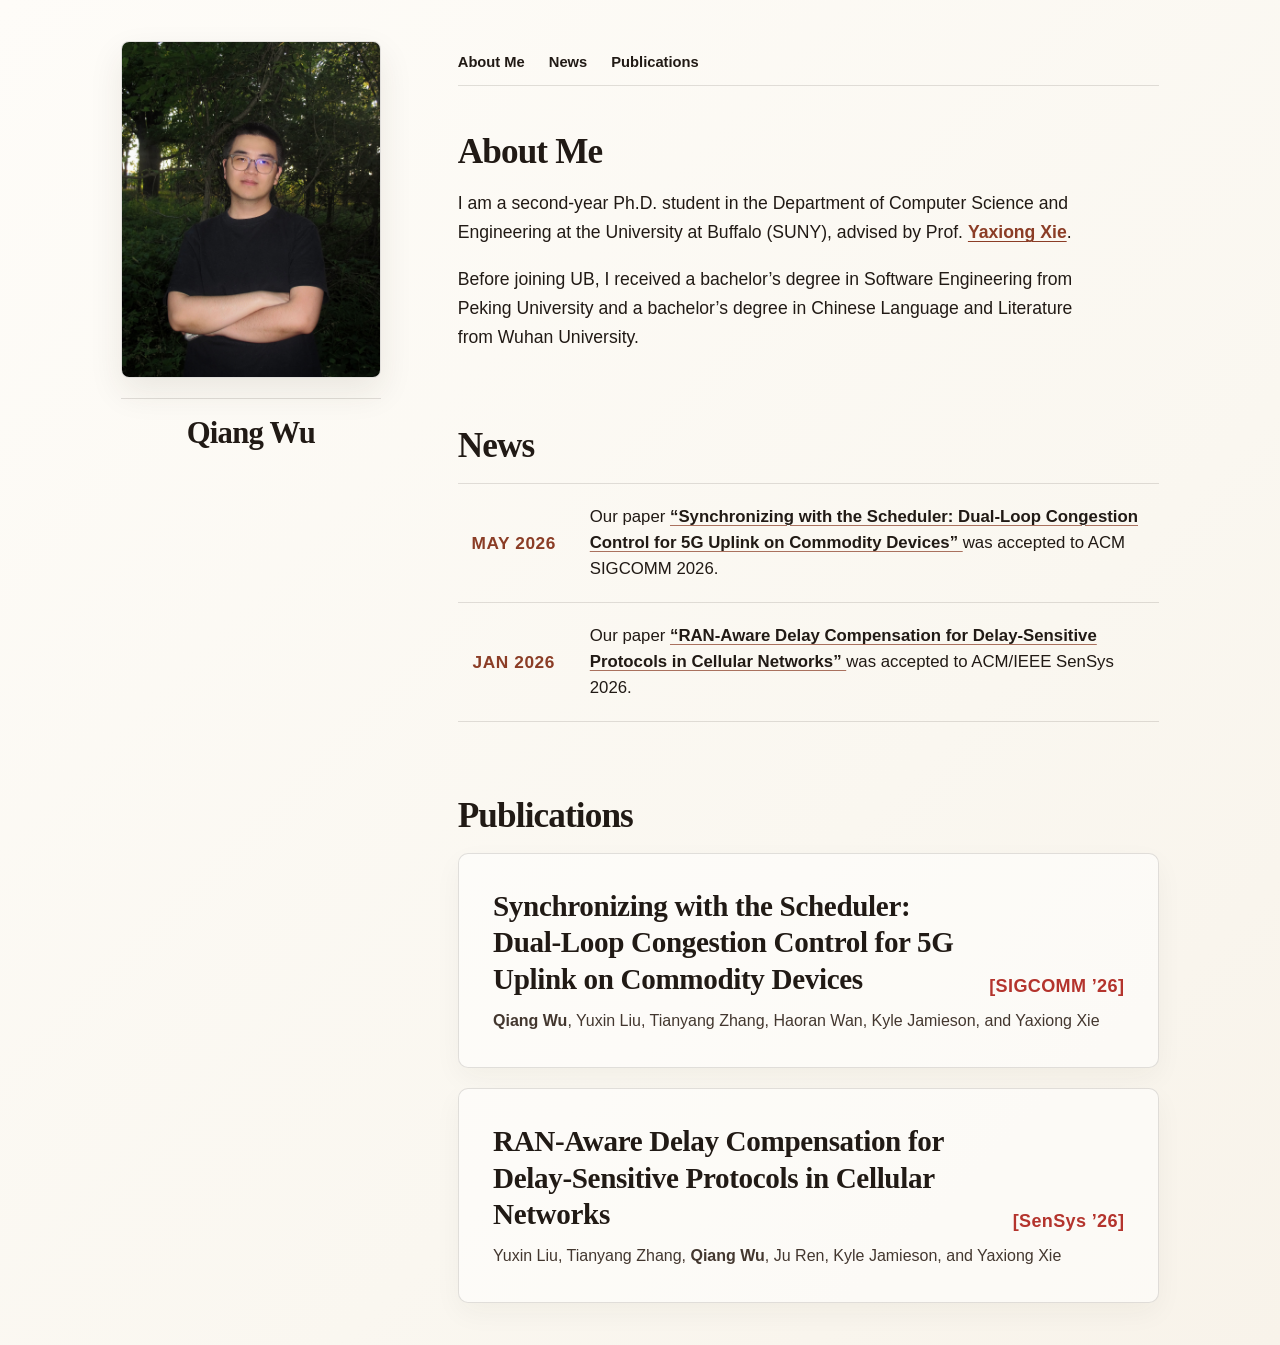
==== index.html @ 56ceda8c "Lighten homepage background" ====
<!doctype html>
<html lang="en">
  <head>
    <meta charset="utf-8">
    <meta name="viewport" content="width=device-width, initial-scale=1">
    <meta
      name="description"
      content="Qiang Wu is a Ph.D. student in Computer Science and Engineering at the University at Buffalo (SUNY), working on mobile and wireless networking."
    >
    <meta name="author" content="Qiang Wu">
    <meta name="robots" content="index, follow">

    <link rel="canonical" href="https://qiangwu769.github.io/">
    <link rel="me" href="https://github.com/QiangWu769">

    <meta property="og:type" content="profile">
    <meta property="og:site_name" content="Qiang Wu">
    <meta property="og:title" content="Qiang Wu | Ph.D. Student at University at Buffalo">
    <meta
      property="og:description"
      content="Ph.D. student in Computer Science and Engineering at the University at Buffalo (SUNY), working on mobile and wireless networking."
    >
    <meta property="og:url" content="https://qiangwu769.github.io/">
    <meta property="og:image" content="https://qiangwu769.github.io/assets/profile-123.jpg">
    <meta property="og:image:alt" content="Portrait of Qiang Wu">
    <meta property="profile:first_name" content="Qiang">
    <meta property="profile:last_name" content="Wu">

    <meta name="twitter:card" content="summary">
    <meta name="twitter:title" content="Qiang Wu | Ph.D. Student at University at Buffalo">
    <meta
      name="twitter:description"
      content="Ph.D. student in Computer Science and Engineering at the University at Buffalo (SUNY), working on mobile and wireless networking."
    >
    <meta name="twitter:image" content="https://qiangwu769.github.io/assets/profile-123.jpg">
    <meta name="twitter:image:alt" content="Portrait of Qiang Wu">

    <title>Qiang Wu | Ph.D. Student at University at Buffalo</title>
    <link rel="stylesheet" href="styles.css?v=20260720-3">

    <script type="application/ld+json">
      {
        "@context": "https://schema.org",
        "@type": "Person",
        "@id": "https://qiangwu769.github.io/#person",
        "name": "Qiang Wu",
        "url": "https://qiangwu769.github.io/",
        "image": "https://qiangwu769.github.io/assets/profile-123.jpg",
        "jobTitle": "Ph.D. Student in Computer Science and Engineering",
        "affiliation": {
          "@type": "CollegeOrUniversity",
          "name": "University at Buffalo",
          "alternateName": "SUNY Buffalo",
          "url": "https://www.buffalo.edu/"
        },
        "memberOf": {
          "@type": "Organization",
          "name": "Department of Computer Science and Engineering, University at Buffalo",
          "url": "https://engineering.buffalo.edu/computer-science-engineering.html"
        },
        "alumniOf": [
          {
            "@type": "CollegeOrUniversity",
            "name": "Peking University",
            "url": "https://english.pku.edu.cn/"
          },
          {
            "@type": "CollegeOrUniversity",
            "name": "Wuhan University",
            "url": "https://en.whu.edu.cn/"
          }
        ],
        "sameAs": [
          "https://github.com/QiangWu769"
        ],
        "knowsAbout": [
          "Mobile networking",
          "Wireless networking",
          "Cellular networks",
          "Congestion control"
        ]
      }
    </script>
  </head>
  <body>
    <main class="page-shell">
      <header class="profile-panel" aria-labelledby="profile-name">
        <figure class="photo-card photo-card-main">
          <img
            src="assets/profile-123.jpg"
            alt="Portrait of Qiang Wu"
            width="2245"
            height="2912"
            decoding="async"
          >
        </figure>

        <div class="profile-copy">
          <h1 id="profile-name">Qiang Wu</h1>
        </div>
      </header>

      <div class="content-column">
        <nav class="section-nav" aria-label="Page sections">
          <a href="#about">About Me</a>
          <a href="#news">News</a>
          <a href="#publications">Publications</a>
        </nav>

        <section class="content-section" id="about" aria-labelledby="about-heading">
          <header class="section-heading">
            <h2 id="about-heading">About Me</h2>
          </header>

          <div class="about-copy">
            <p>
              I am a second-year Ph.D. student in the Department of Computer Science and
              Engineering at the University at Buffalo (SUNY),
              advised by Prof.
              <a href="https://xieyaxiongfly.github.io/">Yaxiong Xie</a>.
            </p>
            <p>
              Before joining UB, I received a bachelor&rsquo;s degree in Software Engineering
              from Peking University and a bachelor&rsquo;s degree in Chinese Language and
              Literature from Wuhan University.
            </p>
          </div>
        </section>

        <section class="content-section" id="news" aria-labelledby="news-heading">
          <header class="section-heading">
            <h2 id="news-heading">News</h2>
          </header>

          <ul class="news-list" role="list">
            <li class="news-item">
              <time datetime="2026-05">May 2026</time>
              <p>
                Our paper
                <a href="https://doi.org/10.1145/3789240.3829199">
                  &ldquo;Synchronizing with the Scheduler: Dual-Loop Congestion Control for 5G Uplink on Commodity Devices&rdquo;
                </a>
                was accepted to ACM SIGCOMM 2026.
              </p>
            </li>
            <li class="news-item">
              <time datetime="2026-01">Jan 2026</time>
              <p>
                Our paper
                <a href="https://doi.org/10.1145/3774906.3802791">
                  &ldquo;RAN-Aware Delay Compensation for Delay-Sensitive Protocols in Cellular Networks&rdquo;
                </a>
                was accepted to ACM/IEEE SenSys 2026.
              </p>
            </li>
          </ul>
        </section>

        <section class="content-section" id="publications" aria-labelledby="publications-heading">
          <header class="section-heading">
            <h2 id="publications-heading">Publications</h2>
          </header>

          <ol class="publication-list" role="list">
            <li class="publication-card">
              <h3>
                <span class="publication-title">
                  Synchronizing with the Scheduler: Dual-Loop Congestion Control for 5G Uplink on Commodity Devices
                </span>
                <span class="publication-venue">[SIGCOMM &rsquo;26]</span>
              </h3>
              <p class="publication-authors">
                <strong>Qiang Wu</strong>, Yuxin Liu, Tianyang Zhang, Haoran Wan,
                Kyle Jamieson, and Yaxiong Xie
              </p>
            </li>

            <li class="publication-card">
              <h3>
                <span class="publication-title">
                  RAN-Aware Delay Compensation for Delay-Sensitive Protocols in Cellular Networks
                </span>
                <span class="publication-venue">[SenSys &rsquo;26]</span>
              </h3>
              <p class="publication-authors">
                Yuxin Liu, Tianyang Zhang, <strong>Qiang Wu</strong>, Ju Ren, Kyle Jamieson,
                and Yaxiong Xie
              </p>
            </li>
          </ol>
        </section>
      </div>
    </main>
  </body>
</html>
---- styles.css ----
:root {
  --page-bg: #faf7f0;
  --ink: #211a15;
  --accent: #8b3d26;
  --line: rgba(33, 26, 21, 0.13);
  --shadow: rgba(55, 39, 26, 0.09);
  --panel: rgba(255, 255, 255, 0.52);
  --font-display: Georgia, "Times New Roman", Times, serif;
  --font-body: -apple-system, BlinkMacSystemFont, "Segoe UI", Helvetica, Arial, sans-serif;
}

* {
  box-sizing: border-box;
}

html,
body {
  min-height: 100%;
}

body {
  margin: 0;
  background: linear-gradient(135deg, #fefcf8 0%, var(--page-bg) 64%, #f8f3ea 100%);
  color: var(--ink);
  font-family: var(--font-body);
  line-height: 1.65;
}

.page-shell {
  min-height: 100svh;
  width: min(100%, 1120px);
  margin: 0 auto;
  padding: clamp(18px, 3.2vw, 42px);
  display: grid;
  grid-template-columns: minmax(190px, 260px) minmax(0, 1fr);
  gap: clamp(36px, 6vw, 84px);
  align-items: start;
}

.profile-panel {
  position: sticky;
  top: clamp(18px, 3.2vw, 42px);
  display: grid;
  gap: 20px;
  align-content: start;
}

.photo-card {
  margin: 0;
  overflow: hidden;
  border: 1px solid var(--line);
  border-radius: 8px;
  background: var(--panel);
  box-shadow: 0 14px 34px var(--shadow);
}

.photo-card-main {
  aspect-ratio: 2245 / 2912;
}

.photo-card img {
  display: block;
  width: 100%;
  height: 100%;
  object-fit: cover;
  object-position: center center;
}

.profile-copy {
  border-top: 1px solid var(--line);
  padding-top: 18px;
  text-align: center;
}

h1 {
  margin: 0;
  font-family: var(--font-display);
  font-size: clamp(1.65rem, 2.4vw, 2.15rem);
  line-height: 1.05;
  letter-spacing: -0.025em;
}

.content-column {
  min-width: 0;
}

.section-nav {
  display: flex;
  flex-wrap: wrap;
  gap: 8px 24px;
  min-height: 44px;
  margin-bottom: clamp(28px, 4vw, 48px);
  border-bottom: 1px solid var(--line);
}

.section-nav a {
  display: inline-flex;
  align-items: center;
  min-height: 44px;
  color: var(--ink);
  font-size: 0.92rem;
  font-weight: 600;
  text-decoration: none;
  border-bottom: 2px solid transparent;
  transition: border-color 160ms ease, color 160ms ease;
}

.section-nav a:hover,
.section-nav a:focus-visible {
  color: var(--accent);
  border-bottom-color: var(--accent);
}

.content-section {
  scroll-margin-top: 24px;
}

.content-section + .content-section {
  margin-top: clamp(48px, 6vw, 76px);
}

.section-heading {
  margin-bottom: 20px;
}

.section-heading h2 {
  margin: 0;
  font-family: var(--font-display);
  font-size: clamp(1.7rem, 2.8vw, 2.2rem);
  line-height: 1;
  letter-spacing: -0.025em;
}

.about-copy {
  max-width: 66ch;
  font-size: 1.1rem;
}

.about-copy p {
  margin: 0;
}

.about-copy p + p {
  margin-top: 1em;
}

.about-copy a {
  color: var(--accent);
  font-weight: 600;
  text-decoration-thickness: 0.06em;
  text-underline-offset: 0.16em;
}

.news-list {
  margin: 0;
  padding: 0;
  border-bottom: 1px solid var(--line);
  list-style: none;
}

.news-item {
  display: grid;
  grid-template-columns: 112px minmax(0, 1fr);
  gap: 20px;
  padding: 20px 0;
  border-top: 1px solid var(--line);
  font-size: 1.05rem;
  line-height: 1.55;
}

.news-item time {
  align-self: center;
  justify-self: stretch;
  color: var(--accent);
  font-size: 1.08rem;
  font-weight: 700;
  letter-spacing: 0.035em;
  line-height: 1.2;
  text-align: center;
  text-transform: uppercase;
  white-space: nowrap;
}

.news-item p {
  margin: 0;
}

.news-item a {
  color: var(--ink);
  font-weight: 600;
  text-decoration-color: rgba(139, 61, 38, 0.72);
  text-decoration-thickness: 0.055em;
  text-underline-offset: 0.18em;
}

.news-item a:hover {
  color: var(--accent);
}

.publication-list {
  container-type: inline-size;
  display: grid;
  gap: 20px;
  margin: 0;
  padding: 0;
  list-style: none;
}

.publication-card {
  padding: clamp(22px, 3.6vw, 34px);
  overflow-wrap: break-word;
  border: 1px solid var(--line);
  border-radius: 10px;
  background: var(--panel);
  box-shadow: 0 10px 28px rgba(55, 39, 26, 0.045);
}

.publication-card h3 {
  display: grid;
  grid-template-columns: minmax(0, 1fr) auto;
  gap: 0.5em;
  align-items: end;
  margin: 0;
  font-family: var(--font-display);
  font-size: clamp(1.35rem, 2.5vw, 1.82rem);
  line-height: 1.25;
  letter-spacing: -0.012em;
}

.publication-title {
  min-width: 0;
}

.publication-venue {
  justify-self: end;
  color: #b4342d;
  font-family: var(--font-body);
  font-size: 0.62em;
  font-weight: 700;
  letter-spacing: 0.02em;
  white-space: nowrap;
}

.publication-authors {
  margin: 12px 0 0;
  color: #43372f;
  line-height: 1.5;
}

a:focus-visible {
  outline: 3px solid var(--accent);
  outline-offset: 4px;
}

@media (max-width: 780px) {
  .page-shell {
    grid-template-columns: minmax(0, 1fr);
    gap: 42px;
  }

  .profile-panel {
    position: static;
    grid-template-columns: minmax(130px, 180px) minmax(0, 1fr);
    align-items: end;
  }

  .profile-copy {
    padding-top: 14px;
    padding-bottom: 8px;
  }

  .section-nav {
    margin-bottom: 36px;
  }
}

@container (max-width: 620px) {
  .publication-card h3 {
    grid-template-columns: minmax(0, 1fr);
    gap: 0.25em;
  }

  .publication-venue {
    justify-self: start;
  }
}

@media (max-width: 520px) {
  .page-shell {
    padding: 16px;
    gap: 34px;
  }

  .profile-panel {
    grid-template-columns: 118px minmax(0, 1fr);
    gap: 16px;
    align-items: center;
  }

  .photo-card {
    border-radius: 7px;
  }

  .publication-card {
    padding: 20px;
  }

  .publication-card h3 {
    grid-template-columns: minmax(0, 1fr);
    gap: 0.25em;
  }

  .publication-venue {
    justify-self: start;
  }

  .news-item {
    grid-template-columns: minmax(0, 1fr);
    gap: 7px;
  }
}

@media (min-width: 781px) and (max-height: 620px) {
  .profile-panel {
    position: static;
  }
}
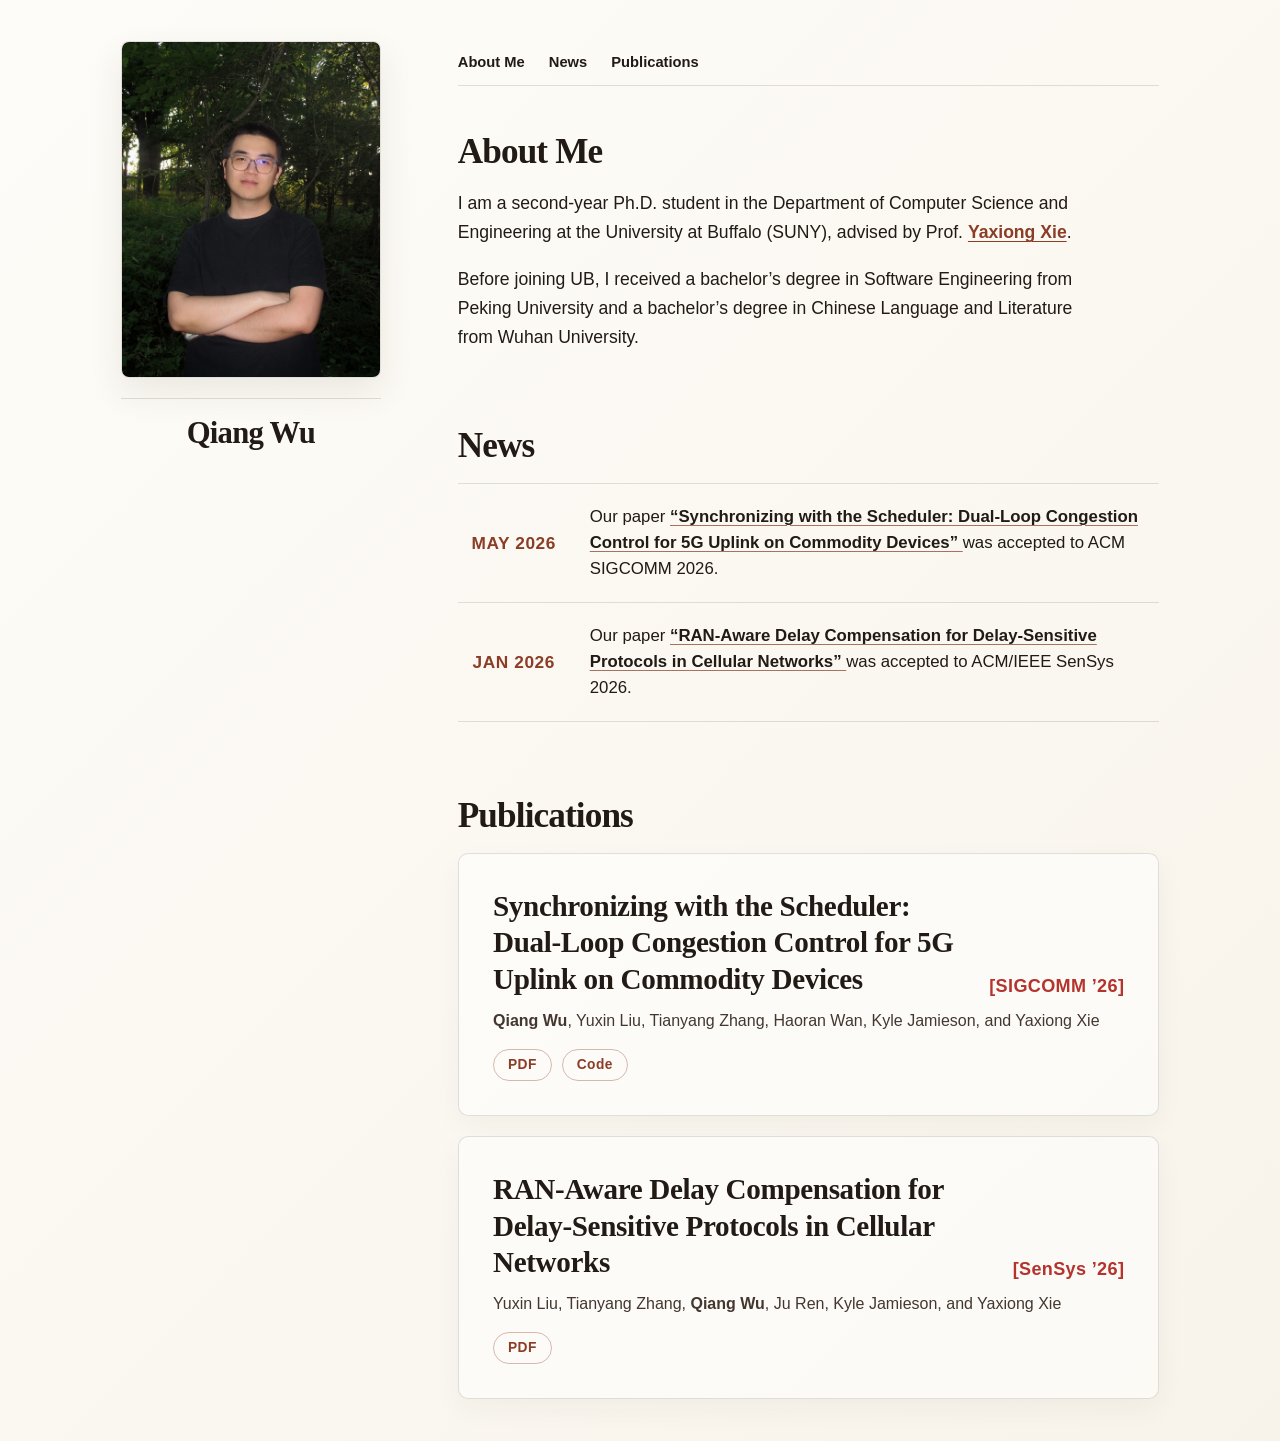
==== commit 7a0f7bdf: "Add PDF and code links to publications Co-Authored-By: Claude Opus 5.5 <noreply@anthropic.com>" ====
--- a/index.html
+++ b/index.html
@@ -36,7 +36,7 @@
     <meta name="twitter:image:alt" content="Portrait of Qiang Wu">
 
     <title>Qiang Wu | Ph.D. Student at University at Buffalo</title>
-    <link rel="stylesheet" href="styles.css?v=20260720-3">
+    <link rel="stylesheet" href="styles.css?v=20260925-1">
 
     <script type="application/ld+json">
       {
@@ -165,13 +165,18 @@
             <li class="publication-card">
               <h3>
                 <span class="publication-title">
-                  Synchronizing with the Scheduler: Dual-Loop Congestion Control for 5G Uplink on Commodity Devices
+                  <span class="publication-title-lead">Synchronizing with the Scheduler:</span>
+                  Dual-Loop Congestion Control for 5G Uplink on Commodity Devices
                 </span>
                 <span class="publication-venue">[SIGCOMM &rsquo;26]</span>
               </h3>
               <p class="publication-authors">
                 <strong>Qiang Wu</strong>, Yuxin Liu, Tianyang Zhang, Haoran Wan,
                 Kyle Jamieson, and Yaxiong Xie
+              </p>
+              <p class="publication-links">
+                <a href="papers/sigcomm26-gbr-cc.pdf">PDF</a>
+                <a href="https://github.com/NEMO-LAB-repo/GBR-CC">Code</a>
               </p>
             </li>
 
@@ -186,6 +191,9 @@
                 Yuxin Liu, Tianyang Zhang, <strong>Qiang Wu</strong>, Ju Ren, Kyle Jamieson,
                 and Yaxiong Xie
               </p>
+              <p class="publication-links">
+                <a href="papers/sensys26-ran-aware-delay-compensation.pdf">PDF</a>
+              </p>
             </li>
           </ol>
         </section>
--- a/styles.css
+++ b/styles.css
@@ -231,6 +231,10 @@
   min-width: 0;
 }
 
+.publication-title-lead {
+  display: block;
+}
+
 .publication-venue {
   justify-self: end;
   color: #b4342d;
@@ -247,6 +251,35 @@
   line-height: 1.5;
 }
 
+.publication-links {
+  display: flex;
+  flex-wrap: wrap;
+  gap: 10px;
+  margin: 16px 0 0;
+}
+
+.publication-links a {
+  display: inline-flex;
+  align-items: center;
+  min-height: 32px;
+  padding: 0 14px;
+  border: 1px solid rgba(139, 61, 38, 0.35);
+  border-radius: 999px;
+  color: var(--accent);
+  font-size: 0.86rem;
+  font-weight: 700;
+  letter-spacing: 0.03em;
+  text-decoration: none;
+  transition: background-color 160ms ease, color 160ms ease, border-color 160ms ease;
+}
+
+.publication-links a:hover,
+.publication-links a:focus-visible {
+  border-color: var(--accent);
+  background: var(--accent);
+  color: #fff;
+}
+
 a:focus-visible {
   outline: 3px solid var(--accent);
   outline-offset: 4px;
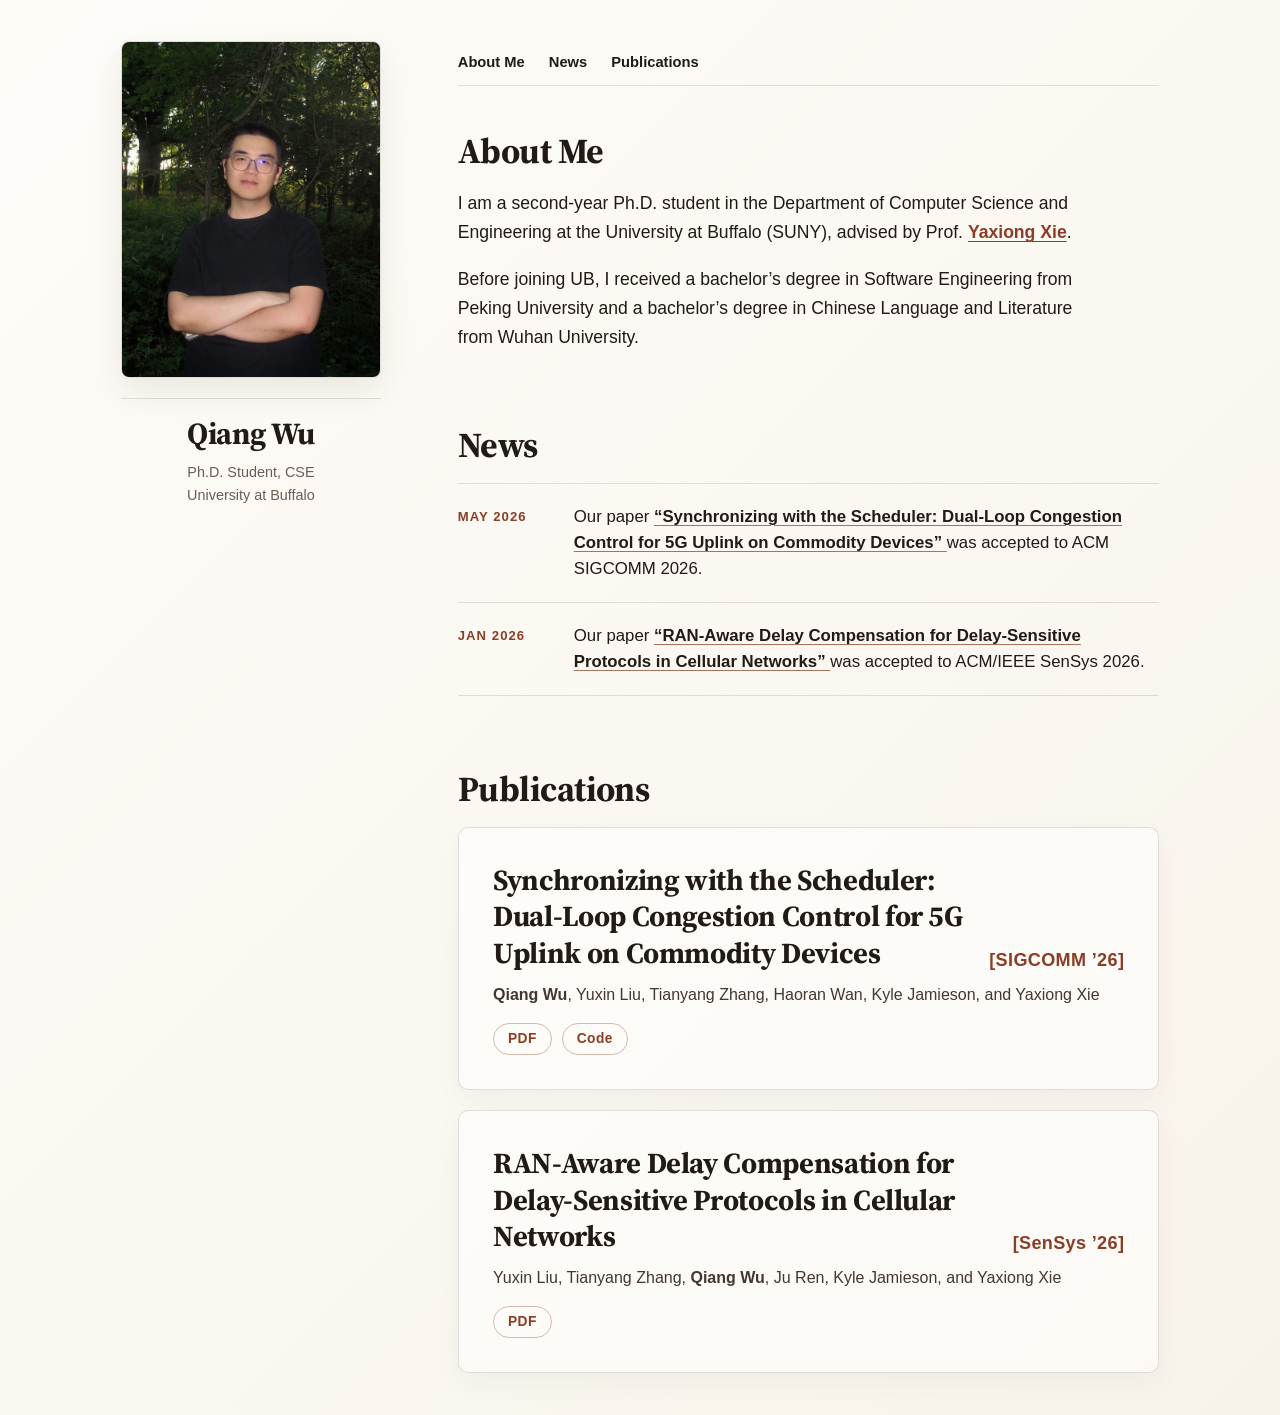
==== commit 2bd642ac: "Refresh homepage typography, add dark mode and web-sized photo Co-Authored-By: Claude Opus 5.5 <nore" ====
--- a/index.html
+++ b/index.html
@@ -21,7 +21,7 @@
       content="Ph.D. student in Computer Science and Engineering at the University at Buffalo (SUNY), working on mobile and wireless networking."
     >
     <meta property="og:url" content="https://qiangwu769.github.io/">
-    <meta property="og:image" content="https://qiangwu769.github.io/assets/profile-123.jpg">
+    <meta property="og:image" content="https://qiangwu769.github.io/assets/profile-web.jpg">
     <meta property="og:image:alt" content="Portrait of Qiang Wu">
     <meta property="profile:first_name" content="Qiang">
     <meta property="profile:last_name" content="Wu">
@@ -32,11 +32,17 @@
       name="twitter:description"
       content="Ph.D. student in Computer Science and Engineering at the University at Buffalo (SUNY), working on mobile and wireless networking."
     >
-    <meta name="twitter:image" content="https://qiangwu769.github.io/assets/profile-123.jpg">
+    <meta name="twitter:image" content="https://qiangwu769.github.io/assets/profile-web.jpg">
     <meta name="twitter:image:alt" content="Portrait of Qiang Wu">
 
     <title>Qiang Wu | Ph.D. Student at University at Buffalo</title>
-    <link rel="stylesheet" href="styles.css?v=20260925-1">
+    <link rel="icon" href="favicon.svg" type="image/svg+xml">
+    <meta name="theme-color" content="#faf7f0" media="(prefers-color-scheme: light)">
+    <meta name="theme-color" content="#1b1613" media="(prefers-color-scheme: dark)">
+    <link rel="preconnect" href="https://fonts.googleapis.com">
+    <link rel="preconnect" href="https://fonts.gstatic.com" crossorigin>
+    <link rel="stylesheet" href="https://fonts.googleapis.com/css2?family=Source+Serif+4:opsz,wght@8..60,600;8..60,700&display=swap">
+    <link rel="stylesheet" href="styles.css?v=20260925-3">
 
     <script type="application/ld+json">
       {
@@ -45,7 +51,7 @@
         "@id": "https://qiangwu769.github.io/#person",
         "name": "Qiang Wu",
         "url": "https://qiangwu769.github.io/",
-        "image": "https://qiangwu769.github.io/assets/profile-123.jpg",
+        "image": "https://qiangwu769.github.io/assets/profile-web.jpg",
         "jobTitle": "Ph.D. Student in Computer Science and Engineering",
         "affiliation": {
           "@type": "CollegeOrUniversity",
@@ -87,16 +93,20 @@
       <header class="profile-panel" aria-labelledby="profile-name">
         <figure class="photo-card photo-card-main">
           <img
-            src="assets/profile-123.jpg"
+            src="assets/profile-web.jpg"
             alt="Portrait of Qiang Wu"
-            width="2245"
-            height="2912"
+            width="641"
+            height="832"
             decoding="async"
           >
         </figure>
 
         <div class="profile-copy">
           <h1 id="profile-name">Qiang Wu</h1>
+          <p class="profile-role">
+            Ph.D. Student, CSE<br>
+            University at Buffalo
+          </p>
         </div>
       </header>
 
--- a/styles.css
+++ b/styles.css
@@ -1,11 +1,22 @@
 :root {
+  color-scheme: light;
   --page-bg: #faf7f0;
+  --page-bg-start: #fefcf8;
+  --page-bg-end: #f8f3ea;
   --ink: #211a15;
+  --ink-soft: #43372f;
+  --muted: #6b5d52;
   --accent: #8b3d26;
+  --accent-underline: rgba(139, 61, 38, 0.72);
+  --accent-border: rgba(139, 61, 38, 0.35);
+  --accent-border-soft: rgba(139, 61, 38, 0.22);
+  --on-accent: #fff;
   --line: rgba(33, 26, 21, 0.13);
   --shadow: rgba(55, 39, 26, 0.09);
+  --card-shadow: rgba(55, 39, 26, 0.045);
+  --card-shadow-hover: rgba(55, 39, 26, 0.08);
   --panel: rgba(255, 255, 255, 0.52);
-  --font-display: Georgia, "Times New Roman", Times, serif;
+  --font-display: "Source Serif 4", Georgia, "Times New Roman", Times, serif;
   --font-body: -apple-system, BlinkMacSystemFont, "Segoe UI", Helvetica, Arial, sans-serif;
 }
 
@@ -20,10 +31,32 @@
 
 body {
   margin: 0;
-  background: linear-gradient(135deg, #fefcf8 0%, var(--page-bg) 64%, #f8f3ea 100%);
+  background: linear-gradient(135deg, var(--page-bg-start) 0%, var(--page-bg) 64%, var(--page-bg-end) 100%);
   color: var(--ink);
   font-family: var(--font-body);
   line-height: 1.65;
+}
+
+@media (prefers-color-scheme: dark) {
+  :root {
+    color-scheme: dark;
+    --page-bg: #1b1613;
+    --page-bg-start: #211b17;
+    --page-bg-end: #16120f;
+    --ink: #eee5dc;
+    --ink-soft: #cdbfb3;
+    --muted: #a3948a;
+    --accent: #e39a7d;
+    --accent-underline: rgba(227, 154, 125, 0.7);
+    --accent-border: rgba(227, 154, 125, 0.4);
+    --accent-border-soft: rgba(227, 154, 125, 0.28);
+    --on-accent: #1b1613;
+    --line: rgba(238, 229, 220, 0.13);
+    --shadow: rgba(0, 0, 0, 0.35);
+    --card-shadow: rgba(0, 0, 0, 0.2);
+    --card-shadow-hover: rgba(0, 0, 0, 0.32);
+    --panel: rgba(255, 255, 255, 0.035);
+  }
 }
 
 .page-shell {
@@ -77,7 +110,14 @@
   font-family: var(--font-display);
   font-size: clamp(1.65rem, 2.4vw, 2.15rem);
   line-height: 1.05;
-  letter-spacing: -0.025em;
+  letter-spacing: -0.015em;
+}
+
+.profile-role {
+  margin: 12px 0 0;
+  color: var(--muted);
+  font-size: 0.9rem;
+  line-height: 1.55;
 }
 
 .content-column {
@@ -128,7 +168,7 @@
   font-family: var(--font-display);
   font-size: clamp(1.7rem, 2.8vw, 2.2rem);
   line-height: 1;
-  letter-spacing: -0.025em;
+  letter-spacing: -0.015em;
 }
 
 .about-copy {
@@ -160,7 +200,7 @@
 
 .news-item {
   display: grid;
-  grid-template-columns: 112px minmax(0, 1fr);
+  grid-template-columns: 96px minmax(0, 1fr);
   gap: 20px;
   padding: 20px 0;
   border-top: 1px solid var(--line);
@@ -169,14 +209,13 @@
 }
 
 .news-item time {
-  align-self: center;
-  justify-self: stretch;
-  color: var(--accent);
-  font-size: 1.08rem;
+  padding-top: 0.2em;
+  color: var(--accent);
+  font-size: 0.82rem;
   font-weight: 700;
-  letter-spacing: 0.035em;
-  line-height: 1.2;
-  text-align: center;
+  font-variant-numeric: tabular-nums;
+  letter-spacing: 0.08em;
+  line-height: 1.55;
   text-transform: uppercase;
   white-space: nowrap;
 }
@@ -188,7 +227,7 @@
 .news-item a {
   color: var(--ink);
   font-weight: 600;
-  text-decoration-color: rgba(139, 61, 38, 0.72);
+  text-decoration-color: var(--accent-underline);
   text-decoration-thickness: 0.055em;
   text-underline-offset: 0.18em;
 }
@@ -212,7 +251,13 @@
   border: 1px solid var(--line);
   border-radius: 10px;
   background: var(--panel);
-  box-shadow: 0 10px 28px rgba(55, 39, 26, 0.045);
+  box-shadow: 0 10px 28px var(--card-shadow);
+  transition: box-shadow 200ms ease, border-color 200ms ease;
+}
+
+.publication-card:hover {
+  border-color: var(--accent-border-soft);
+  box-shadow: 0 14px 34px var(--card-shadow-hover);
 }
 
 .publication-card h3 {
@@ -237,7 +282,7 @@
 
 .publication-venue {
   justify-self: end;
-  color: #b4342d;
+  color: var(--accent);
   font-family: var(--font-body);
   font-size: 0.62em;
   font-weight: 700;
@@ -247,7 +292,7 @@
 
 .publication-authors {
   margin: 12px 0 0;
-  color: #43372f;
+  color: var(--ink-soft);
   line-height: 1.5;
 }
 
@@ -263,7 +308,7 @@
   align-items: center;
   min-height: 32px;
   padding: 0 14px;
-  border: 1px solid rgba(139, 61, 38, 0.35);
+  border: 1px solid var(--accent-border);
   border-radius: 999px;
   color: var(--accent);
   font-size: 0.86rem;
@@ -277,7 +322,7 @@
 .publication-links a:focus-visible {
   border-color: var(--accent);
   background: var(--accent);
-  color: #fff;
+  color: var(--on-accent);
 }
 
 a:focus-visible {
@@ -298,8 +343,9 @@
   }
 
   .profile-copy {
-    padding-top: 14px;
-    padding-bottom: 8px;
+    padding: 0 0 8px;
+    border-top: 0;
+    text-align: left;
   }
 
   .section-nav {
@@ -349,7 +395,11 @@
 
   .news-item {
     grid-template-columns: minmax(0, 1fr);
-    gap: 7px;
+    gap: 4px;
+  }
+
+  .news-item time {
+    padding-top: 0;
   }
 }
 
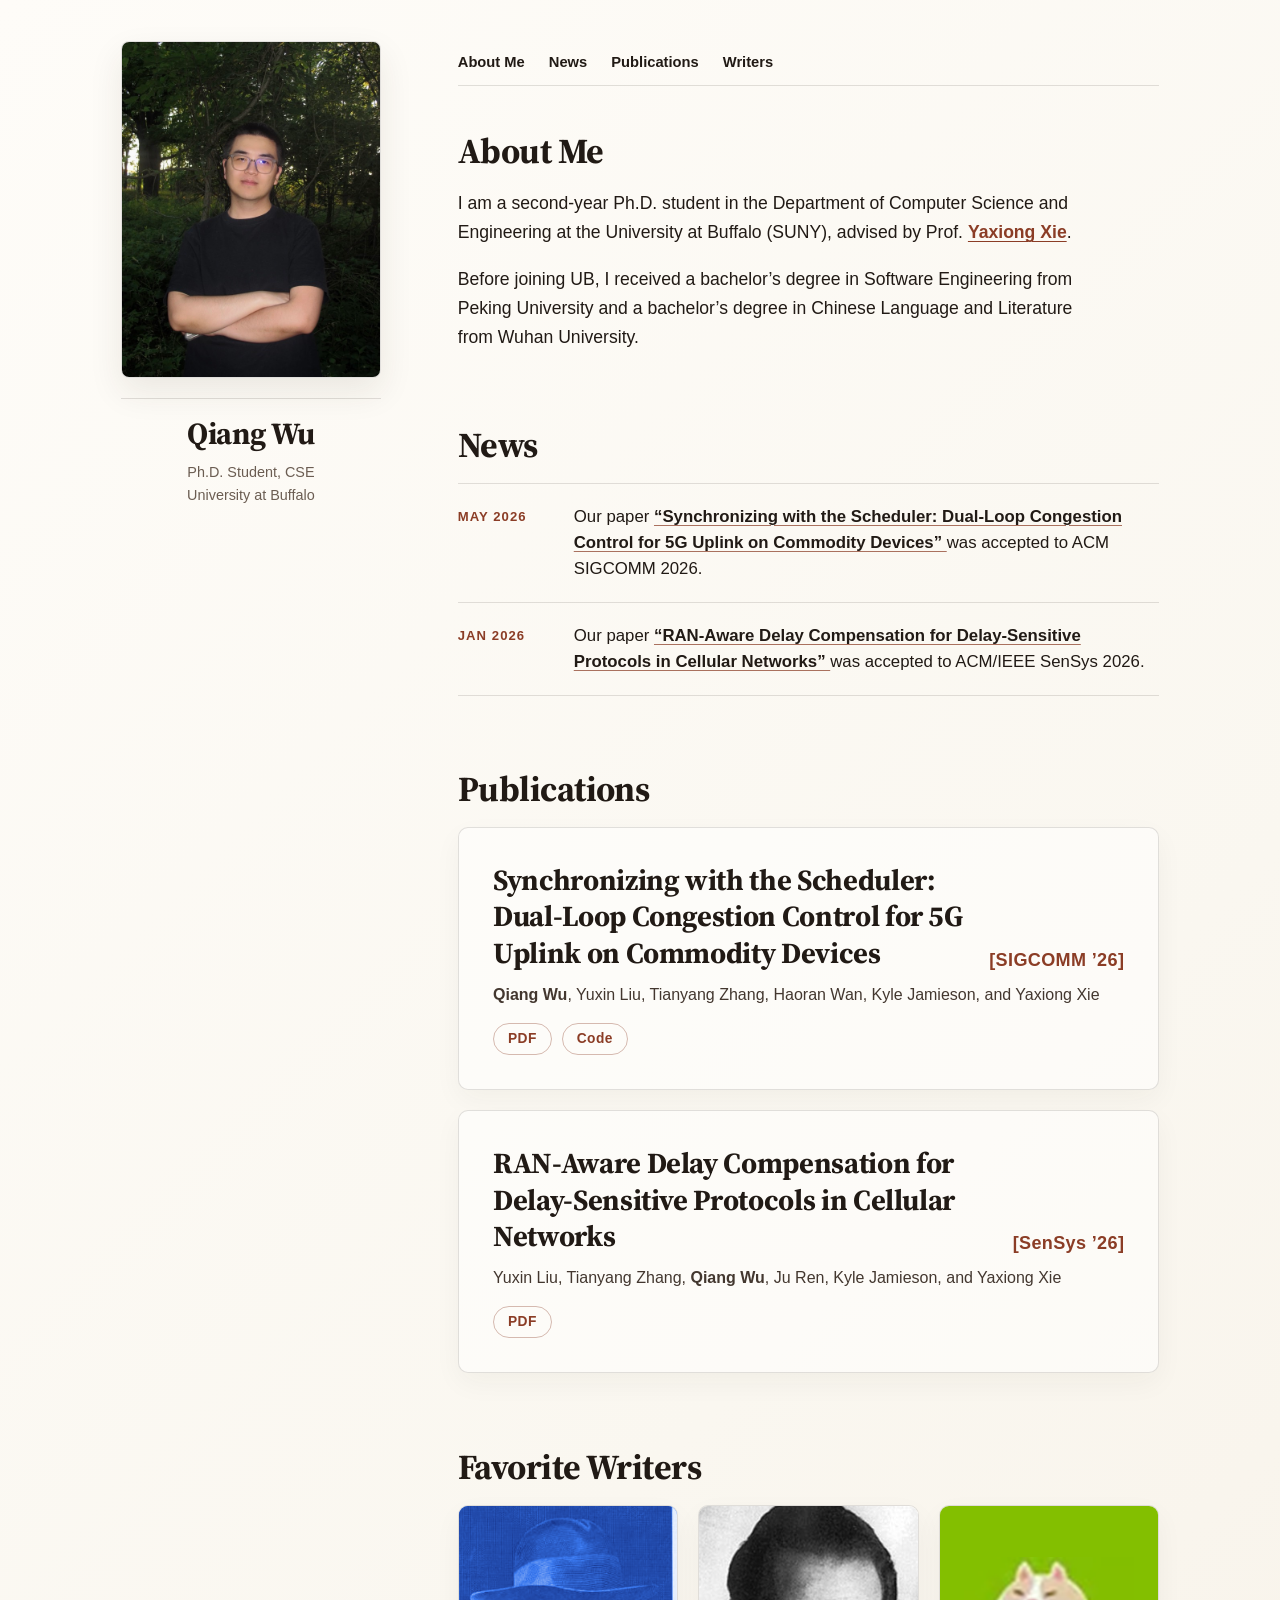
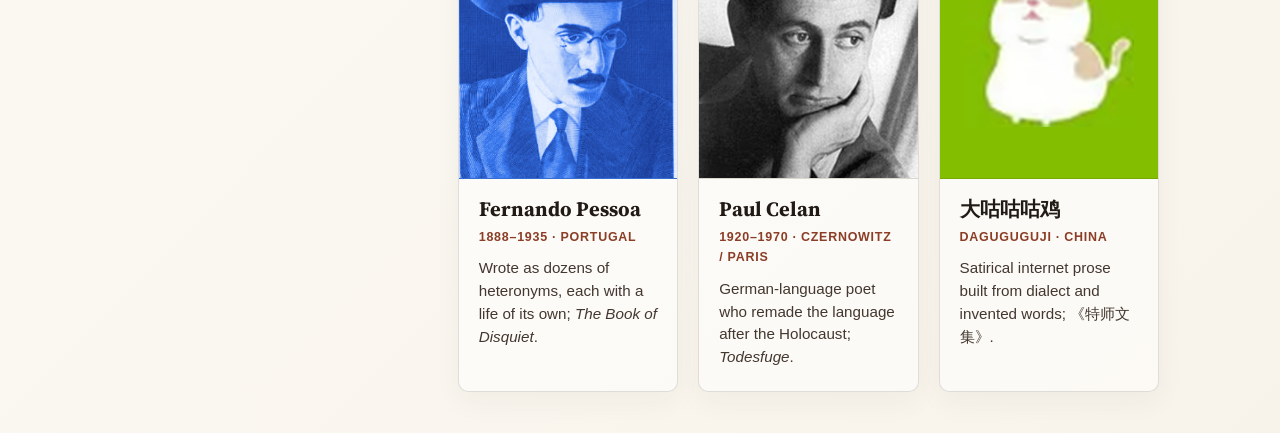
==== commit 7cc732ef: "Add Favorite Writers section Co-Authored-By: Claude Opus 5.5 <noreply@anthropic.com>" ====
--- a/index.html
+++ b/index.html
@@ -42,7 +42,7 @@
     <link rel="preconnect" href="https://fonts.googleapis.com">
     <link rel="preconnect" href="https://fonts.gstatic.com" crossorigin>
     <link rel="stylesheet" href="https://fonts.googleapis.com/css2?family=Source+Serif+4:opsz,wght@8..60,600;8..60,700&display=swap">
-    <link rel="stylesheet" href="styles.css?v=20260925-3">
+    <link rel="stylesheet" href="styles.css?v=20260925-7">
 
     <script type="application/ld+json">
       {
@@ -115,6 +115,7 @@
           <a href="#about">About Me</a>
           <a href="#news">News</a>
           <a href="#publications">Publications</a>
+          <a href="#writers">Writers</a>
         </nav>
 
         <section class="content-section" id="about" aria-labelledby="about-heading">
@@ -207,6 +208,93 @@
             </li>
           </ol>
         </section>
+
+        <section class="content-section" id="writers" aria-labelledby="writers-heading">
+          <header class="section-heading">
+            <h2 id="writers-heading">Favorite Writers</h2>
+          </header>
+
+          <!-- Blue tritone for the Pessoa portrait, after the cover of "Poems of Fernando Pessoa". -->
+          <svg class="visually-hidden" aria-hidden="true" focusable="false">
+            <filter id="pessoa-blue" color-interpolation-filters="sRGB">
+              <feColorMatrix type="saturate" values="0"/>
+              <feComponentTransfer>
+                <feFuncR type="table" tableValues="0.043 0.227 0.914"/>
+                <feFuncG type="table" tableValues="0.118 0.471 0.945"/>
+                <feFuncB type="table" tableValues="0.420 0.933 1"/>
+              </feComponentTransfer>
+            </filter>
+          </svg>
+
+          <ul class="writer-list" role="list">
+            <li class="writer-card">
+              <figure class="writer-portrait writer-portrait-pessoa">
+                <img
+                  src="assets/writers/pessoa.jpg"
+                  alt="Engraved portrait of Fernando Pessoa in a hat and glasses"
+                  width="332"
+                  height="442"
+                  loading="lazy"
+                  decoding="async"
+                >
+              </figure>
+              <div class="writer-copy">
+                <h3><a href="https://en.wikipedia.org/wiki/Fernando_Pessoa">Fernando Pessoa</a></h3>
+                <p class="writer-meta">1888&ndash;1935 &middot; Portugal</p>
+                <p class="writer-note">
+                  Wrote as dozens of heteronyms, each with a life of its own;
+                  <cite>The Book of Disquiet</cite>.
+                </p>
+              </div>
+            </li>
+
+            <li class="writer-card">
+              <figure class="writer-portrait">
+                <img
+                  src="assets/writers/celan.jpg"
+                  alt="Paul Celan resting his chin on his hand"
+                  width="496"
+                  height="706"
+                  loading="lazy"
+                  decoding="async"
+                >
+              </figure>
+              <div class="writer-copy">
+                <h3><a href="https://en.wikipedia.org/wiki/Paul_Celan">Paul Celan</a></h3>
+                <p class="writer-meta">1920&ndash;1970 &middot; Czernowitz / Paris</p>
+                <p class="writer-note">
+                  German-language poet who remade the language after the Holocaust;
+                  <cite>Todesfuge</cite>.
+                </p>
+              </div>
+            </li>
+
+            <li class="writer-card">
+              <figure class="writer-portrait writer-portrait-avatar">
+                <img
+                  src="assets/writers/daguguguji.png"
+                  alt="Daguguguji's cartoon cat avatar"
+                  width="248"
+                  height="248"
+                  loading="lazy"
+                  decoding="async"
+                >
+              </figure>
+              <div class="writer-copy">
+                <h3>
+                  <a href="https://en.wikipedia.org/wiki/Daguguguji">
+                    <span lang="zh">大咕咕咕鸡</span>
+                  </a>
+                </h3>
+                <p class="writer-meta">Daguguguji &middot; China</p>
+                <p class="writer-note">
+                  Satirical internet prose built from dialect and invented words;
+                  <cite lang="zh">《特师文集》</cite>.
+                </p>
+              </div>
+            </li>
+          </ul>
+        </section>
       </div>
     </main>
   </body>
--- a/styles.css
+++ b/styles.css
@@ -325,6 +325,122 @@
   color: var(--on-accent);
 }
 
+.writer-list {
+  display: grid;
+  grid-template-columns: repeat(auto-fill, minmax(190px, 1fr));
+  gap: 20px;
+  margin: 0;
+  padding: 0;
+  list-style: none;
+}
+
+.writer-card {
+  display: flex;
+  flex-direction: column;
+  overflow: hidden;
+  border: 1px solid var(--line);
+  border-radius: 10px;
+  background: var(--panel);
+  box-shadow: 0 10px 28px var(--card-shadow);
+  transition: box-shadow 200ms ease, border-color 200ms ease;
+}
+
+.writer-card:hover {
+  border-color: var(--accent-border-soft);
+  box-shadow: 0 14px 34px var(--card-shadow-hover);
+}
+
+.writer-portrait {
+  margin: 0;
+  aspect-ratio: 4 / 5;
+  overflow: hidden;
+  border-bottom: 1px solid var(--line);
+  background: var(--page-bg-end);
+}
+
+.writer-portrait img {
+  display: block;
+  width: 100%;
+  height: 100%;
+  object-fit: cover;
+  object-position: center 22%;
+  filter: grayscale(1) contrast(1.04);
+}
+
+.writer-portrait-pessoa {
+  background: #3a78ee;
+}
+
+.writer-portrait-pessoa img {
+  filter: contrast(1.1) url(#pessoa-blue);
+}
+
+.visually-hidden {
+  position: absolute;
+  width: 0;
+  height: 0;
+  overflow: hidden;
+}
+
+/* The avatar is a small image on a flat green; fill the frame with that green
+   and centre the image instead of stretching it. */
+.writer-portrait-avatar {
+  display: grid;
+  place-items: center;
+  background: #83bf00;
+}
+
+.writer-portrait-avatar img {
+  width: 78%;
+  height: auto;
+  object-fit: contain;
+  filter: none;
+}
+
+.writer-copy {
+  padding: 18px 20px 22px;
+}
+
+.writer-copy h3 {
+  margin: 0;
+  font-family: var(--font-display);
+  font-size: 1.28rem;
+  line-height: 1.25;
+}
+
+.writer-copy h3 a {
+  color: var(--ink);
+  text-decoration: none;
+}
+
+.writer-copy h3 a:hover {
+  color: var(--accent);
+}
+
+.writer-meta {
+  margin: 4px 0 0;
+  color: var(--accent);
+  font-size: 0.78rem;
+  font-weight: 700;
+  letter-spacing: 0.06em;
+  text-transform: uppercase;
+}
+
+.writer-note {
+  margin: 10px 0 0;
+  color: var(--ink-soft);
+  font-size: 0.95rem;
+  line-height: 1.5;
+}
+
+.writer-note cite {
+  font-style: italic;
+}
+
+.writer-note cite:lang(zh) {
+  font-style: normal;
+}
+
 a:focus-visible {
   outline: 3px solid var(--accent);
   outline-offset: 4px;
@@ -398,6 +514,22 @@
     gap: 4px;
   }
 
+  .writer-card {
+    flex-direction: row;
+  }
+
+  .writer-portrait {
+    flex: 0 0 104px;
+    aspect-ratio: auto;
+    min-height: 130px;
+    border-right: 1px solid var(--line);
+    border-bottom: 0;
+  }
+
+  .writer-copy {
+    padding: 14px 16px;
+  }
+
   .news-item time {
     padding-top: 0;
   }
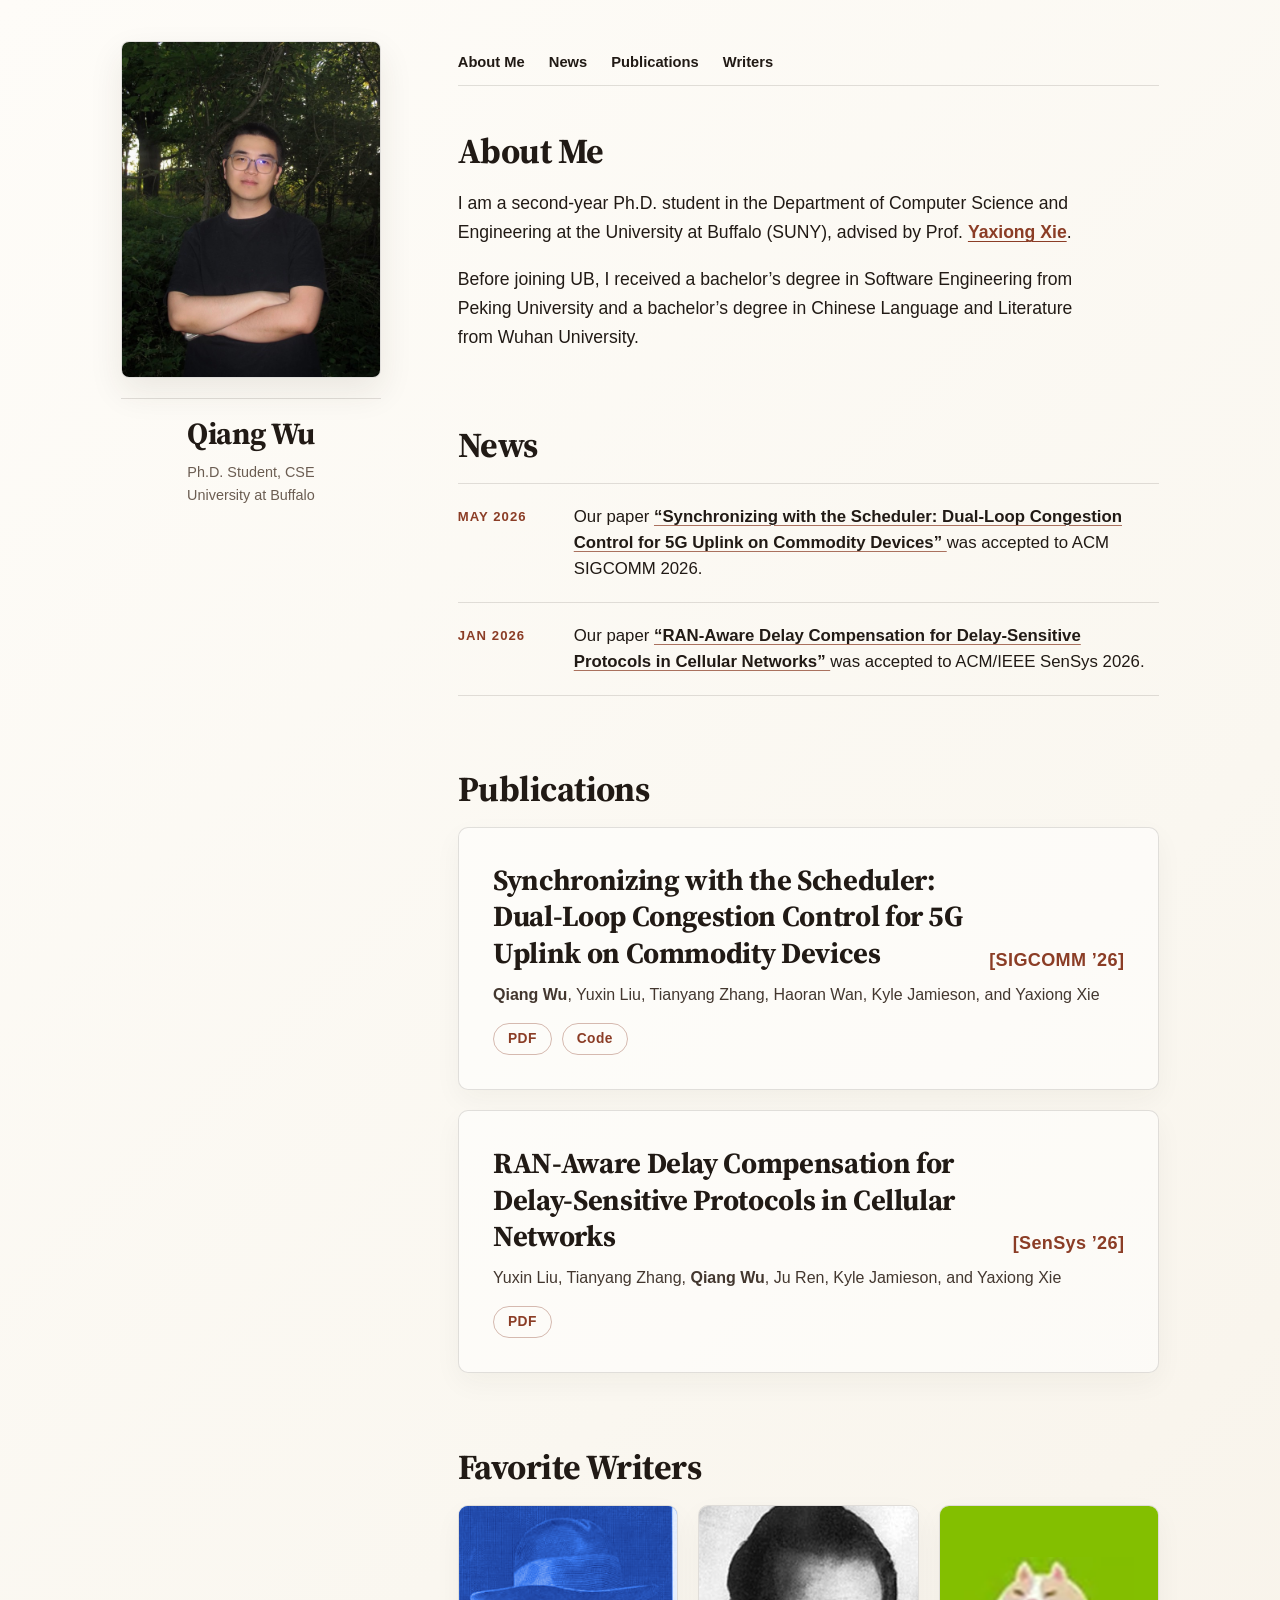
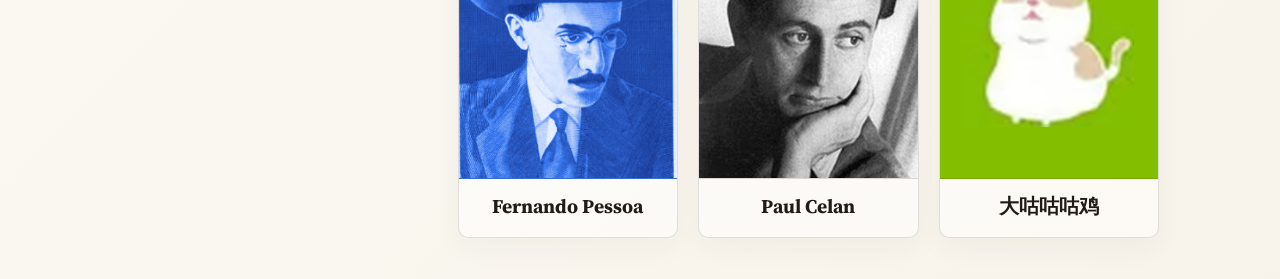
==== commit 2e8c19a4: "Simplify writer cards to portrait and name Co-Authored-By: Claude Opus 5.5 <noreply@anthropic.com>" ====
--- a/index.html
+++ b/index.html
@@ -42,7 +42,7 @@
     <link rel="preconnect" href="https://fonts.googleapis.com">
     <link rel="preconnect" href="https://fonts.gstatic.com" crossorigin>
     <link rel="stylesheet" href="https://fonts.googleapis.com/css2?family=Source+Serif+4:opsz,wght@8..60,600;8..60,700&display=swap">
-    <link rel="stylesheet" href="styles.css?v=20260925-7">
+    <link rel="stylesheet" href="styles.css?v=20260925-10">
 
     <script type="application/ld+json">
       {
@@ -239,12 +239,7 @@
                 >
               </figure>
               <div class="writer-copy">
-                <h3><a href="https://en.wikipedia.org/wiki/Fernando_Pessoa">Fernando Pessoa</a></h3>
-                <p class="writer-meta">1888&ndash;1935 &middot; Portugal</p>
-                <p class="writer-note">
-                  Wrote as dozens of heteronyms, each with a life of its own;
-                  <cite>The Book of Disquiet</cite>.
-                </p>
+                <h3>Fernando Pessoa</h3>
               </div>
             </li>
 
@@ -260,12 +255,7 @@
                 >
               </figure>
               <div class="writer-copy">
-                <h3><a href="https://en.wikipedia.org/wiki/Paul_Celan">Paul Celan</a></h3>
-                <p class="writer-meta">1920&ndash;1970 &middot; Czernowitz / Paris</p>
-                <p class="writer-note">
-                  German-language poet who remade the language after the Holocaust;
-                  <cite>Todesfuge</cite>.
-                </p>
+                <h3>Paul Celan</h3>
               </div>
             </li>
 
@@ -281,16 +271,7 @@
                 >
               </figure>
               <div class="writer-copy">
-                <h3>
-                  <a href="https://en.wikipedia.org/wiki/Daguguguji">
-                    <span lang="zh">大咕咕咕鸡</span>
-                  </a>
-                </h3>
-                <p class="writer-meta">Daguguguji &middot; China</p>
-                <p class="writer-note">
-                  Satirical internet prose built from dialect and invented words;
-                  <cite lang="zh">《特师文集》</cite>.
-                </p>
+                <h3 lang="zh">大咕咕咕鸡</h3>
               </div>
             </li>
           </ul>
--- a/styles.css
+++ b/styles.css
@@ -342,12 +342,6 @@
   border-radius: 10px;
   background: var(--panel);
   box-shadow: 0 10px 28px var(--card-shadow);
-  transition: box-shadow 200ms ease, border-color 200ms ease;
-}
-
-.writer-card:hover {
-  border-color: var(--accent-border-soft);
-  box-shadow: 0 14px 34px var(--card-shadow-hover);
 }
 
 .writer-portrait {
@@ -398,47 +392,21 @@
 }
 
 .writer-copy {
-  padding: 18px 20px 22px;
+  padding: 16px 14px 18px;
+  text-align: center;
 }
 
 .writer-copy h3 {
   margin: 0;
   font-family: var(--font-display);
-  font-size: 1.28rem;
+  font-size: 1.22rem;
   line-height: 1.25;
 }
 
-.writer-copy h3 a {
-  color: var(--ink);
-  text-decoration: none;
-}
-
-.writer-copy h3 a:hover {
-  color: var(--accent);
-}
-
-.writer-meta {
-  margin: 4px 0 0;
-  color: var(--accent);
-  font-size: 0.78rem;
-  font-weight: 700;
-  letter-spacing: 0.06em;
-  text-transform: uppercase;
-}
-
-.writer-note {
-  margin: 10px 0 0;
-  color: var(--ink-soft);
-  font-size: 0.95rem;
-  line-height: 1.5;
-}
-
-.writer-note cite {
-  font-style: italic;
-}
-
-.writer-note cite:lang(zh) {
-  font-style: normal;
+/* Source Serif has no CJK glyphs; use a Chinese serif with a real bold. */
+.writer-copy h3:lang(zh) {
+  font-family: "Songti SC", "STSong", "Noto Serif SC", "Source Han Serif SC", serif;
+  font-weight: 900;
 }
 
 a:focus-visible {
@@ -514,20 +482,21 @@
     gap: 4px;
   }
 
+  .writer-list {
+    grid-template-columns: repeat(3, minmax(0, 1fr));
+    gap: 10px;
+  }
+
   .writer-card {
-    flex-direction: row;
-  }
-
-  .writer-portrait {
-    flex: 0 0 104px;
-    aspect-ratio: auto;
-    min-height: 130px;
-    border-right: 1px solid var(--line);
-    border-bottom: 0;
+    border-radius: 8px;
   }
 
   .writer-copy {
-    padding: 14px 16px;
+    padding: 10px 6px 12px;
+  }
+
+  .writer-copy h3 {
+    font-size: 0.95rem;
   }
 
   .news-item time {
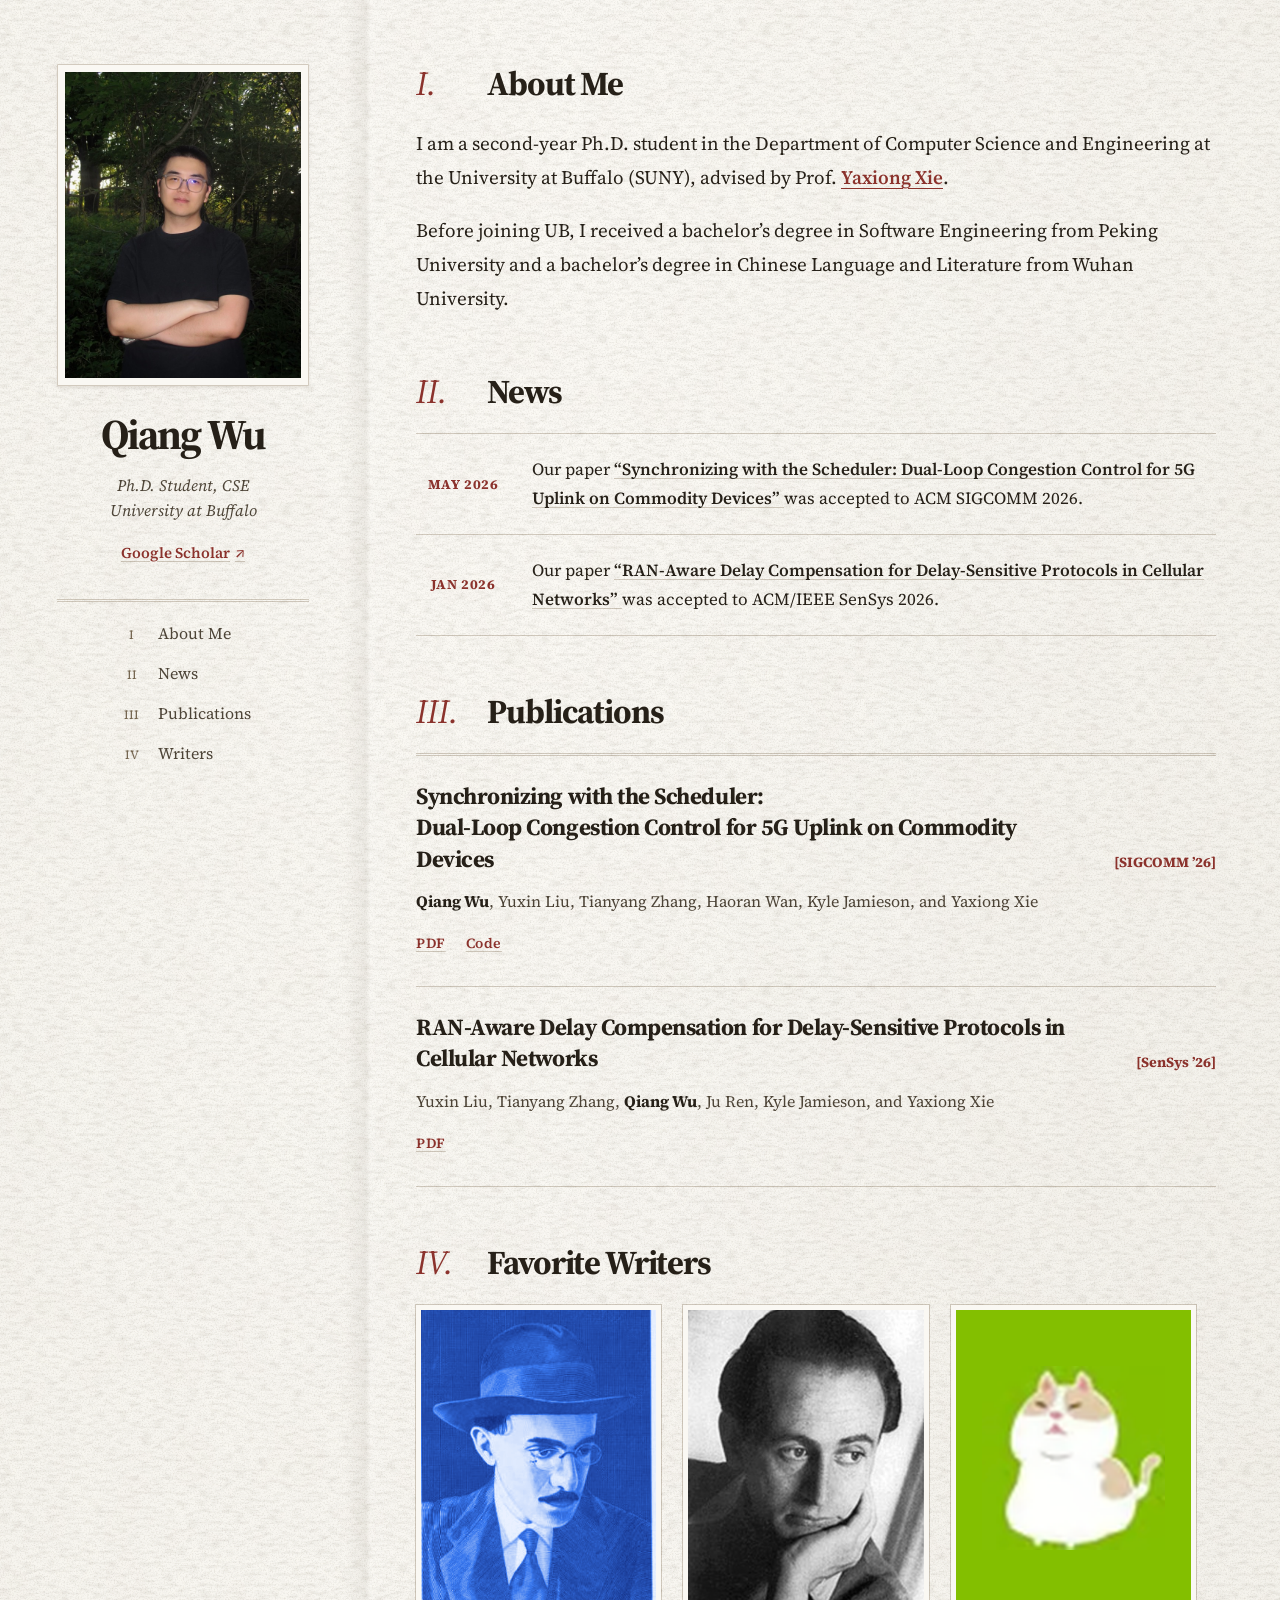
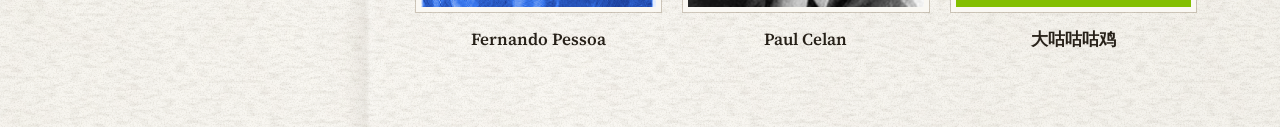
==== commit 1207c400: "Publish paper-style academic homepage with Scholar link" ====
--- a/index.html
+++ b/index.html
@@ -37,12 +37,12 @@
 
     <title>Qiang Wu | Ph.D. Student at University at Buffalo</title>
     <link rel="icon" href="favicon.svg" type="image/svg+xml">
-    <meta name="theme-color" content="#faf7f0" media="(prefers-color-scheme: light)">
-    <meta name="theme-color" content="#1b1613" media="(prefers-color-scheme: dark)">
+    <meta name="theme-color" content="#f7f5ef" media="(prefers-color-scheme: light)">
+    <meta name="theme-color" content="#302a22" media="(prefers-color-scheme: dark)">
     <link rel="preconnect" href="https://fonts.googleapis.com">
     <link rel="preconnect" href="https://fonts.gstatic.com" crossorigin>
-    <link rel="stylesheet" href="https://fonts.googleapis.com/css2?family=Source+Serif+4:opsz,wght@8..60,600;8..60,700&display=swap">
-    <link rel="stylesheet" href="styles.css?v=20260925-10">
+    <link rel="stylesheet" href="https://fonts.googleapis.com/css2?family=Source+Serif+4:ital,opsz,wght@0,8..60,400;0,8..60,600;0,8..60,700;1,8..60,400&display=swap">
+    <link rel="stylesheet" href="styles.css?v=20260926-paper-8">
 
     <script type="application/ld+json">
       {
@@ -77,7 +77,8 @@
           }
         ],
         "sameAs": [
-          "https://github.com/QiangWu769"
+          "https://github.com/QiangWu769",
+          "https://scholar.google.com/citations?user=qvabYLoAAAAJ&hl=en"
         ],
         "knowsAbout": [
           "Mobile networking",
@@ -89,6 +90,7 @@
     </script>
   </head>
   <body>
+    <div class="book-cover">
     <main class="page-shell">
       <header class="profile-panel" aria-labelledby="profile-name">
         <figure class="photo-card photo-card-main">
@@ -107,19 +109,23 @@
             Ph.D. Student, CSE<br>
             University at Buffalo
           </p>
+          <p class="profile-links">
+            <a href="https://scholar.google.com/citations?user=qvabYLoAAAAJ&amp;hl=en" target="_blank" rel="noopener noreferrer" aria-label="Qiang Wu on Google Scholar (opens in a new tab)">Google Scholar <span aria-hidden="true">↗</span></a>
+          </p>
         </div>
+
+        <nav class="section-nav" aria-label="Page sections">
+          <a href="#about"><span aria-hidden="true">I</span> About Me</a>
+          <a href="#news"><span aria-hidden="true">II</span> News</a>
+          <a href="#publications"><span aria-hidden="true">III</span> Publications</a>
+          <a href="#writers"><span aria-hidden="true">IV</span> Writers</a>
+        </nav>
       </header>
 
       <div class="content-column">
-        <nav class="section-nav" aria-label="Page sections">
-          <a href="#about">About Me</a>
-          <a href="#news">News</a>
-          <a href="#publications">Publications</a>
-          <a href="#writers">Writers</a>
-        </nav>
-
         <section class="content-section" id="about" aria-labelledby="about-heading">
           <header class="section-heading">
+            <span class="chapter-number" aria-hidden="true">I.</span>
             <h2 id="about-heading">About Me</h2>
           </header>
 
@@ -140,6 +146,7 @@
 
         <section class="content-section" id="news" aria-labelledby="news-heading">
           <header class="section-heading">
+            <span class="chapter-number" aria-hidden="true">II.</span>
             <h2 id="news-heading">News</h2>
           </header>
 
@@ -169,6 +176,7 @@
 
         <section class="content-section" id="publications" aria-labelledby="publications-heading">
           <header class="section-heading">
+            <span class="chapter-number" aria-hidden="true">III.</span>
             <h2 id="publications-heading">Publications</h2>
           </header>
 
@@ -211,6 +219,7 @@
 
         <section class="content-section" id="writers" aria-labelledby="writers-heading">
           <header class="section-heading">
+            <span class="chapter-number" aria-hidden="true">IV.</span>
             <h2 id="writers-heading">Favorite Writers</h2>
           </header>
 
@@ -278,5 +287,6 @@
         </section>
       </div>
     </main>
+    </div>
   </body>
 </html>
--- a/styles.css
+++ b/styles.css
@@ -1,355 +1,295 @@
 :root {
   color-scheme: light;
-  --page-bg: #faf7f0;
-  --page-bg-start: #fefcf8;
-  --page-bg-end: #f8f3ea;
-  --ink: #211a15;
-  --ink-soft: #43372f;
-  --muted: #6b5d52;
-  --accent: #8b3d26;
-  --accent-underline: rgba(139, 61, 38, 0.72);
-  --accent-border: rgba(139, 61, 38, 0.35);
-  --accent-border-soft: rgba(139, 61, 38, 0.22);
-  --on-accent: #fff;
-  --line: rgba(33, 26, 21, 0.13);
-  --shadow: rgba(55, 39, 26, 0.09);
-  --card-shadow: rgba(55, 39, 26, 0.045);
-  --card-shadow-hover: rgba(55, 39, 26, 0.08);
-  --panel: rgba(255, 255, 255, 0.52);
-  --font-display: "Source Serif 4", Georgia, "Times New Roman", Times, serif;
-  --font-body: -apple-system, BlinkMacSystemFont, "Segoe UI", Helvetica, Arial, sans-serif;
-}
-
-* {
-  box-sizing: border-box;
-}
-
-html,
+  --paper: #f7f5ef;
+  --paper-light: #faf8f3;
+  --paper-edge: #d8cbb0;
+  --ink: #262018;
+  --ink-soft: #4d4437;
+  --muted: #756650;
+  --accent: #8b322c;
+  --line: rgba(93, 69, 39, 0.26);
+  --gutter-shadow: rgba(83, 73, 57, 0.065);
+  --paper-shade: rgba(118, 109, 92, 0.025);
+  --paper-highlight: rgba(255, 254, 249, 0.22);
+  --font: "Source Serif 4", Georgia, "Times New Roman", serif;
+}
+
+* { box-sizing: border-box; }
+
+html { min-height: 100%; }
+
 body {
-  min-height: 100%;
-}
-
-body {
-  margin: 0;
-  background: linear-gradient(135deg, var(--page-bg-start) 0%, var(--page-bg) 64%, var(--page-bg-end) 100%);
+  margin: 0;
+  background: var(--paper);
   color: var(--ink);
-  font-family: var(--font-body);
-  line-height: 1.65;
-}
-
-@media (prefers-color-scheme: dark) {
-  :root {
-    color-scheme: dark;
-    --page-bg: #1b1613;
-    --page-bg-start: #211b17;
-    --page-bg-end: #16120f;
-    --ink: #eee5dc;
-    --ink-soft: #cdbfb3;
-    --muted: #a3948a;
-    --accent: #e39a7d;
-    --accent-underline: rgba(227, 154, 125, 0.7);
-    --accent-border: rgba(227, 154, 125, 0.4);
-    --accent-border-soft: rgba(227, 154, 125, 0.28);
-    --on-accent: #1b1613;
-    --line: rgba(238, 229, 220, 0.13);
-    --shadow: rgba(0, 0, 0, 0.35);
-    --card-shadow: rgba(0, 0, 0, 0.2);
-    --card-shadow-hover: rgba(0, 0, 0, 0.32);
-    --panel: rgba(255, 255, 255, 0.035);
-  }
+  font-family: var(--font);
+  font-size: 18px;
+  font-weight: 400;
+  line-height: 1.75;
+  -webkit-font-smoothing: antialiased;
+}
+
+/* The paper fills the viewport, without a cover or an outer frame. */
+.book-cover {
+  width: 100%;
 }
 
 .page-shell {
+  --page-inset: clamp(32px, 5vw, 100px);
+  --profile-width: 252px;
+  --column-gap: 100px;
+  --gutter-width: 44px;
+  --left-page-width: calc(var(--page-inset) + var(--profile-width) + var(--column-gap) / 2);
+  position: relative;
+  display: grid;
+  grid-template-columns: var(--left-page-width) minmax(0, 1fr);
+  gap: calc(var(--column-gap) / 2);
+  align-items: start;
   min-height: 100svh;
-  width: min(100%, 1120px);
-  margin: 0 auto;
-  padding: clamp(18px, 3.2vw, 42px);
-  display: grid;
-  grid-template-columns: minmax(190px, 260px) minmax(0, 1fr);
-  gap: clamp(36px, 6vw, 84px);
-  align-items: start;
+  padding: 64px var(--page-inset) 76px 0;
+  /* The tile is painted underneath content, never over text or photographs. */
+  background-color: var(--paper);
+  background-image:
+    url("assets/paper-texture.svg?v=4"),
+    radial-gradient(ellipse at 30% 18%, var(--paper-highlight), transparent 65%),
+    radial-gradient(ellipse at 88% 76%, var(--paper-shade), transparent 58%),
+    linear-gradient(90deg, var(--paper), var(--paper-light) 44%, var(--paper) 100%);
+  background-size: 480px 480px, 100% 100%, 100% 100%, 100% 100%;
+  background-repeat: repeat, no-repeat, no-repeat, no-repeat;
+}
+
+/* A narrow gutter suggests a bound spread without tinting the text. */
+.page-shell::before {
+  content: "";
+  position: absolute;
+  top: 0;
+  bottom: 0;
+  left: calc(var(--left-page-width) - var(--gutter-width) / 2);
+  width: var(--gutter-width);
+  pointer-events: none;
+  background: linear-gradient(90deg, transparent, var(--gutter-shadow) 49%, rgba(255,255,255,0.12) 60%, transparent);
 }
 
 .profile-panel {
   position: sticky;
-  top: clamp(18px, 3.2vw, 42px);
-  display: grid;
-  gap: 20px;
+  top: 42px;
+  width: var(--profile-width);
+  justify-self: center;
+  display: grid;
+  gap: 24px;
   align-content: start;
 }
 
 .photo-card {
   margin: 0;
-  overflow: hidden;
+  padding: 7px;
   border: 1px solid var(--line);
-  border-radius: 8px;
-  background: var(--panel);
-  box-shadow: 0 14px 34px var(--shadow);
-}
-
-.photo-card-main {
-  aspect-ratio: 2245 / 2912;
+  border-radius: 1px;
+  background: var(--paper-light);
+  box-shadow: 0 2px 3px rgba(73, 51, 25, 0.1);
 }
 
 .photo-card img {
   display: block;
   width: 100%;
-  height: 100%;
+  height: auto;
+  aspect-ratio: 641 / 832;
   object-fit: cover;
-  object-position: center center;
-}
-
-.profile-copy {
-  border-top: 1px solid var(--line);
-  padding-top: 18px;
-  text-align: center;
-}
+}
+
+.profile-copy { text-align: center; }
 
 h1 {
   margin: 0;
-  font-family: var(--font-display);
-  font-size: clamp(1.65rem, 2.4vw, 2.15rem);
-  line-height: 1.05;
-  letter-spacing: -0.015em;
+  font-size: 2.65rem;
+  font-weight: 700;
+  line-height: 1.15;
+  letter-spacing: -0.045em;
 }
 
 .profile-role {
-  margin: 12px 0 0;
-  color: var(--muted);
-  font-size: 0.9rem;
+  margin: 14px 0 0;
+  color: var(--ink-soft);
+  font-size: 1rem;
   line-height: 1.55;
-}
-
-.content-column {
-  min-width: 0;
-}
-
-.section-nav {
-  display: flex;
-  flex-wrap: wrap;
-  gap: 8px 24px;
-  min-height: 44px;
-  margin-bottom: clamp(28px, 4vw, 48px);
-  border-bottom: 1px solid var(--line);
-}
-
-.section-nav a {
+  font-style: italic;
+}
+
+.profile-links { margin: 12px 0 0; }
+
+.profile-links a {
   display: inline-flex;
   align-items: center;
-  min-height: 44px;
-  color: var(--ink);
-  font-size: 0.92rem;
+  gap: 5px;
+  min-height: 36px;
+  font-size: 0.94rem;
   font-weight: 600;
+  text-decoration-color: var(--line);
+}
+
+.profile-links a:hover { text-decoration-color: currentColor; }
+
+.section-nav {
+  display: grid;
+  grid-template-columns: max-content;
+  justify-content: center;
+  padding-top: 17px;
+  margin-top: 4px;
+  border-top: 3px double var(--line);
+}
+
+.section-nav a {
+  display: grid;
+  grid-template-columns: 32px 1fr;
+  gap: 10px;
+  align-items: baseline;
+  min-height: 40px;
+  color: var(--ink-soft);
+  font-size: 1rem;
   text-decoration: none;
-  border-bottom: 2px solid transparent;
-  transition: border-color 160ms ease, color 160ms ease;
+}
+
+.section-nav a span {
+  color: var(--muted);
+  font-size: 0.78rem;
+  text-align: center;
 }
 
 .section-nav a:hover,
-.section-nav a:focus-visible {
+.section-nav a:focus-visible { color: var(--accent); }
+
+.content-column { min-width: 0; }
+.content-section { scroll-margin-top: 36px; }
+.content-section + .content-section { margin-top: 56px; }
+
+.section-heading {
+  display: flex;
+  align-items: baseline;
+  gap: 16px;
+  margin-bottom: 23px;
+  font-size: 2.1rem;
+  line-height: 1.15;
+}
+
+.chapter-number {
+  flex: 0 0 1.65em;
   color: var(--accent);
-  border-bottom-color: var(--accent);
-}
-
-.content-section {
-  scroll-margin-top: 24px;
-}
-
-.content-section + .content-section {
-  margin-top: clamp(48px, 6vw, 76px);
-}
-
-.section-heading {
-  margin-bottom: 20px;
+  font-size: inherit;
+  font-style: italic;
 }
 
 .section-heading h2 {
   margin: 0;
-  font-family: var(--font-display);
-  font-size: clamp(1.7rem, 2.8vw, 2.2rem);
-  line-height: 1;
-  letter-spacing: -0.015em;
-}
-
-.about-copy {
-  max-width: 66ch;
-  font-size: 1.1rem;
-}
-
-.about-copy p {
-  margin: 0;
-}
-
-.about-copy p + p {
-  margin-top: 1em;
-}
-
-.about-copy a {
+  font-size: inherit;
+  font-weight: 700;
+  line-height: 1.15;
+  letter-spacing: -0.035em;
+}
+
+.about-copy { font-size: 1.1875rem; line-height: 1.8; }
+.about-copy p { margin: 0; }
+.about-copy p + p { margin-top: 1em; }
+
+a { color: var(--accent); text-underline-offset: 0.2em; text-decoration-thickness: 1px; }
+.about-copy a { font-weight: 600; }
+
+.news-list,
+.publication-list,
+.writer-list { margin: 0; padding: 0; list-style: none; }
+
+.news-list { border-bottom: 1px solid var(--line); }
+
+.news-item {
+  display: grid;
+  grid-template-columns: 94px minmax(0, 1fr);
+  gap: 22px;
+  align-items: center;
+  padding: 21px 0;
+  border-top: 1px solid var(--line);
+  font-size: 1.0625rem;
+  line-height: 1.7;
+}
+
+.news-item time {
   color: var(--accent);
-  font-weight: 600;
-  text-decoration-thickness: 0.06em;
-  text-underline-offset: 0.16em;
-}
-
-.news-list {
-  margin: 0;
-  padding: 0;
-  border-bottom: 1px solid var(--line);
-  list-style: none;
-}
-
-.news-item {
-  display: grid;
-  grid-template-columns: 96px minmax(0, 1fr);
-  gap: 20px;
-  padding: 20px 0;
-  border-top: 1px solid var(--line);
-  font-size: 1.05rem;
-  line-height: 1.55;
-}
-
-.news-item time {
-  padding-top: 0.2em;
-  color: var(--accent);
-  font-size: 0.82rem;
+  font-size: 0.85rem;
   font-weight: 700;
   font-variant-numeric: tabular-nums;
-  letter-spacing: 0.08em;
-  line-height: 1.55;
+  letter-spacing: 0.045em;
+  text-align: center;
   text-transform: uppercase;
   white-space: nowrap;
 }
 
-.news-item p {
-  margin: 0;
-}
-
-.news-item a {
-  color: var(--ink);
-  font-weight: 600;
-  text-decoration-color: var(--accent-underline);
-  text-decoration-thickness: 0.055em;
-  text-underline-offset: 0.18em;
-}
-
-.news-item a:hover {
-  color: var(--accent);
-}
-
-.publication-list {
-  container-type: inline-size;
-  display: grid;
-  gap: 20px;
-  margin: 0;
-  padding: 0;
-  list-style: none;
-}
+.news-item p { margin: 0; }
+.news-item a { color: var(--ink); font-weight: 600; text-decoration-color: var(--line); }
+.news-item a:hover { color: var(--accent); }
+
+.publication-list { container-type: inline-size; border-top: 3px double var(--line); }
 
 .publication-card {
-  padding: clamp(22px, 3.6vw, 34px);
+  padding: 25px 0;
+  border-bottom: 1px solid var(--line);
   overflow-wrap: break-word;
-  border: 1px solid var(--line);
-  border-radius: 10px;
-  background: var(--panel);
-  box-shadow: 0 10px 28px var(--card-shadow);
-  transition: box-shadow 200ms ease, border-color 200ms ease;
-}
-
-.publication-card:hover {
-  border-color: var(--accent-border-soft);
-  box-shadow: 0 14px 34px var(--card-shadow-hover);
 }
 
 .publication-card h3 {
   display: grid;
-  grid-template-columns: minmax(0, 1fr) auto;
-  gap: 0.5em;
+  grid-template-columns: minmax(0, 1fr) 112px;
+  gap: 18px;
   align-items: end;
   margin: 0;
-  font-family: var(--font-display);
-  font-size: clamp(1.35rem, 2.5vw, 1.82rem);
-  line-height: 1.25;
-  letter-spacing: -0.012em;
-}
-
-.publication-title {
-  min-width: 0;
-}
-
-.publication-title-lead {
-  display: block;
-}
+  font-size: 1.45rem;
+  font-weight: 700;
+  line-height: 1.35;
+  letter-spacing: -0.02em;
+}
+
+.publication-title { min-width: 0; }
+.publication-title-lead { display: block; }
 
 .publication-venue {
   justify-self: end;
+  padding-bottom: 0.2em;
   color: var(--accent);
-  font-family: var(--font-body);
-  font-size: 0.62em;
-  font-weight: 700;
-  letter-spacing: 0.02em;
+  font-size: 0.88rem;
+  font-weight: 700;
+  letter-spacing: 0;
   white-space: nowrap;
 }
 
 .publication-authors {
-  margin: 12px 0 0;
+  margin: 13px 0 0;
   color: var(--ink-soft);
-  line-height: 1.5;
-}
-
-.publication-links {
-  display: flex;
-  flex-wrap: wrap;
-  gap: 10px;
-  margin: 16px 0 0;
-}
+  font-size: 1rem;
+  line-height: 1.7;
+}
+
+.publication-authors strong { color: var(--ink); }
+.publication-links { display: flex; gap: 20px; margin: 10px 0 0; }
 
 .publication-links a {
   display: inline-flex;
   align-items: center;
-  min-height: 32px;
-  padding: 0 14px;
-  border: 1px solid var(--accent-border);
-  border-radius: 999px;
-  color: var(--accent);
-  font-size: 0.86rem;
-  font-weight: 700;
-  letter-spacing: 0.03em;
-  text-decoration: none;
-  transition: background-color 160ms ease, color 160ms ease, border-color 160ms ease;
-}
-
-.publication-links a:hover,
-.publication-links a:focus-visible {
-  border-color: var(--accent);
-  background: var(--accent);
-  color: var(--on-accent);
-}
-
-.writer-list {
-  display: grid;
-  grid-template-columns: repeat(auto-fill, minmax(190px, 1fr));
-  gap: 20px;
-  margin: 0;
-  padding: 0;
-  list-style: none;
-}
-
-.writer-card {
-  display: flex;
-  flex-direction: column;
-  overflow: hidden;
-  border: 1px solid var(--line);
-  border-radius: 10px;
-  background: var(--panel);
-  box-shadow: 0 10px 28px var(--card-shadow);
-}
+  min-height: 36px;
+  font-size: 0.88rem;
+  font-weight: 600;
+  letter-spacing: 0.04em;
+  text-decoration-color: var(--line);
+}
+
+.publication-links a:hover { text-decoration-color: currentColor; }
+
+.writer-list { display: grid; grid-template-columns: repeat(3, minmax(0, 1fr)); gap: 22px; max-width: 780px; }
+.writer-card { min-width: 0; }
 
 .writer-portrait {
   margin: 0;
   aspect-ratio: 4 / 5;
   overflow: hidden;
-  border-bottom: 1px solid var(--line);
-  background: var(--page-bg-end);
+  border: 5px solid var(--paper-light);
+  outline: 1px solid var(--line);
+  background: var(--paper-edge);
 }
 
 .writer-portrait img {
@@ -361,151 +301,76 @@
   filter: grayscale(1) contrast(1.04);
 }
 
-.writer-portrait-pessoa {
-  background: #3a78ee;
-}
-
-.writer-portrait-pessoa img {
-  filter: contrast(1.1) url(#pessoa-blue);
-}
-
-.visually-hidden {
-  position: absolute;
-  width: 0;
-  height: 0;
-  overflow: hidden;
-}
-
-/* The avatar is a small image on a flat green; fill the frame with that green
-   and centre the image instead of stretching it. */
-.writer-portrait-avatar {
-  display: grid;
-  place-items: center;
-  background: #83bf00;
-}
-
-.writer-portrait-avatar img {
-  width: 78%;
-  height: auto;
-  object-fit: contain;
-  filter: none;
-}
-
-.writer-copy {
-  padding: 16px 14px 18px;
-  text-align: center;
-}
-
-.writer-copy h3 {
-  margin: 0;
-  font-family: var(--font-display);
-  font-size: 1.22rem;
-  line-height: 1.25;
-}
-
-/* Source Serif has no CJK glyphs; use a Chinese serif with a real bold. */
-.writer-copy h3:lang(zh) {
-  font-family: "Songti SC", "STSong", "Noto Serif SC", "Source Han Serif SC", serif;
-  font-weight: 900;
-}
-
-a:focus-visible {
-  outline: 3px solid var(--accent);
-  outline-offset: 4px;
-}
-
-@media (max-width: 780px) {
-  .page-shell {
-    grid-template-columns: minmax(0, 1fr);
-    gap: 42px;
+.writer-portrait-pessoa { background: #3a78ee; }
+.writer-portrait-pessoa img { filter: contrast(1.1) url(#pessoa-blue); }
+.visually-hidden { position: absolute; width: 0; height: 0; overflow: hidden; }
+.writer-portrait-avatar { display: grid; place-items: center; background: #83bf00; }
+.writer-portrait-avatar img { width: 78%; height: auto; object-fit: contain; filter: none; }
+.writer-copy { padding: 16px 0 0; text-align: center; }
+.writer-copy h3 { margin: 0; font-size: 1.06rem; font-weight: 600; line-height: 1.4; }
+.writer-copy h3:lang(zh) { font-family: "Songti SC", "STSong", "Noto Serif SC", serif; font-weight: 700; }
+a:focus-visible { outline: 2px solid var(--accent); outline-offset: 5px; }
+
+@container (max-width: 640px) {
+  .publication-card h3 { grid-template-columns: minmax(0, 1fr); gap: 9px; }
+  .publication-venue { justify-self: start; padding-bottom: 0; }
+}
+
+@media (prefers-color-scheme: dark) {
+  :root {
+    color-scheme: dark;
+    --paper: #302a22;
+    --paper-light: #352e25;
+    --paper-edge: #564a38;
+    --ink: #f1e6cf;
+    --ink-soft: #d1c3aa;
+    --muted: #baa78a;
+    --accent: #dc9c83;
+    --line: rgba(226, 205, 169, 0.27);
+    --gutter-shadow: rgba(0, 0, 0, 0.25);
+    --paper-shade: rgba(0, 0, 0, 0.10);
+    --paper-highlight: rgba(233, 210, 166, 0.025);
   }
-
-  .profile-panel {
-    position: static;
-    grid-template-columns: minmax(130px, 180px) minmax(0, 1fr);
-    align-items: end;
-  }
-
-  .profile-copy {
-    padding: 0 0 8px;
-    border-top: 0;
-    text-align: left;
-  }
-
-  .section-nav {
-    margin-bottom: 36px;
-  }
-}
-
-@container (max-width: 620px) {
-  .publication-card h3 {
-    grid-template-columns: minmax(0, 1fr);
-    gap: 0.25em;
-  }
-
-  .publication-venue {
-    justify-self: start;
-  }
+}
+
+@media (max-width: 1050px) {
+  .page-shell { --page-inset: 42px; --profile-width: 210px; --column-gap: 72px; --gutter-width: 34px; padding-top: 48px; padding-bottom: 64px; }
+  h1 { font-size: 2.3rem; }
+}
+
+@media (max-width: 850px) {
+  .page-shell { grid-template-columns: minmax(0, 1fr); gap: 40px; padding: 36px 38px 52px; }
+  .page-shell::before { display: none; }
+  .profile-panel { position: static; width: auto; justify-self: stretch; grid-template-columns: 144px minmax(0, 1fr); align-items: center; gap: 22px 26px; }
+  .profile-copy { text-align: left; }
+  .section-nav { grid-column: 1 / -1; display: flex; flex-wrap: wrap; justify-content: space-between; gap: 6px 18px; padding-top: 12px; }
+  .section-nav a { display: inline-flex; gap: 8px; align-items: center; font-size: 0.95rem; }
+  .section-nav a span { font-size: 0.7rem; }
 }
 
 @media (max-width: 520px) {
-  .page-shell {
-    padding: 16px;
-    gap: 34px;
-  }
-
-  .profile-panel {
-    grid-template-columns: 118px minmax(0, 1fr);
-    gap: 16px;
-    align-items: center;
-  }
-
-  .photo-card {
-    border-radius: 7px;
-  }
-
-  .publication-card {
-    padding: 20px;
-  }
-
-  .publication-card h3 {
-    grid-template-columns: minmax(0, 1fr);
-    gap: 0.25em;
-  }
-
-  .publication-venue {
-    justify-self: start;
-  }
-
-  .news-item {
-    grid-template-columns: minmax(0, 1fr);
-    gap: 4px;
-  }
-
-  .writer-list {
-    grid-template-columns: repeat(3, minmax(0, 1fr));
-    gap: 10px;
-  }
-
-  .writer-card {
-    border-radius: 8px;
-  }
-
-  .writer-copy {
-    padding: 10px 6px 12px;
-  }
-
-  .writer-copy h3 {
-    font-size: 0.95rem;
-  }
-
-  .news-item time {
-    padding-top: 0;
-  }
-}
-
-@media (min-width: 781px) and (max-height: 620px) {
-  .profile-panel {
-    position: static;
-  }
-}
+  .page-shell { padding: 26px 22px 38px; gap: 30px; }
+  .profile-panel { grid-template-columns: 104px minmax(0, 1fr); gap: 18px; }
+  .photo-card { padding: 4px; }
+  h1 { font-size: 1.95rem; }
+  .profile-role { font-size: 0.87rem; margin-top: 10px; }
+  .section-nav { display: grid; grid-template-columns: repeat(2, minmax(0, 1fr)); gap: 0 14px; }
+  .section-nav a { font-size: 0.87rem; gap: 5px; }
+  .section-nav a span { font-size: 0.65rem; }
+  .section-heading { gap: 12px; margin-bottom: 20px; font-size: 1.8rem; }
+  .content-section + .content-section { margin-top: 42px; }
+  .about-copy { font-size: 1.08rem; line-height: 1.8; }
+  .news-item { grid-template-columns: minmax(0, 1fr); gap: 6px; font-size: 1rem; }
+  .news-item time { text-align: left; font-size: 0.8rem; }
+  .publication-card h3 { font-size: 1.25rem; }
+  .publication-authors { font-size: 0.98rem; }
+  .publication-venue { font-size: 0.84rem; }
+  .writer-list { gap: 13px; }
+  .writer-portrait { border-width: 3px; }
+  .writer-copy { padding-top: 12px; }
+  .writer-copy h3 { font-size: 0.86rem; }
+}
+
+@media (min-width: 851px) and (max-height: 820px) {
+  .profile-panel { position: static; }
+}
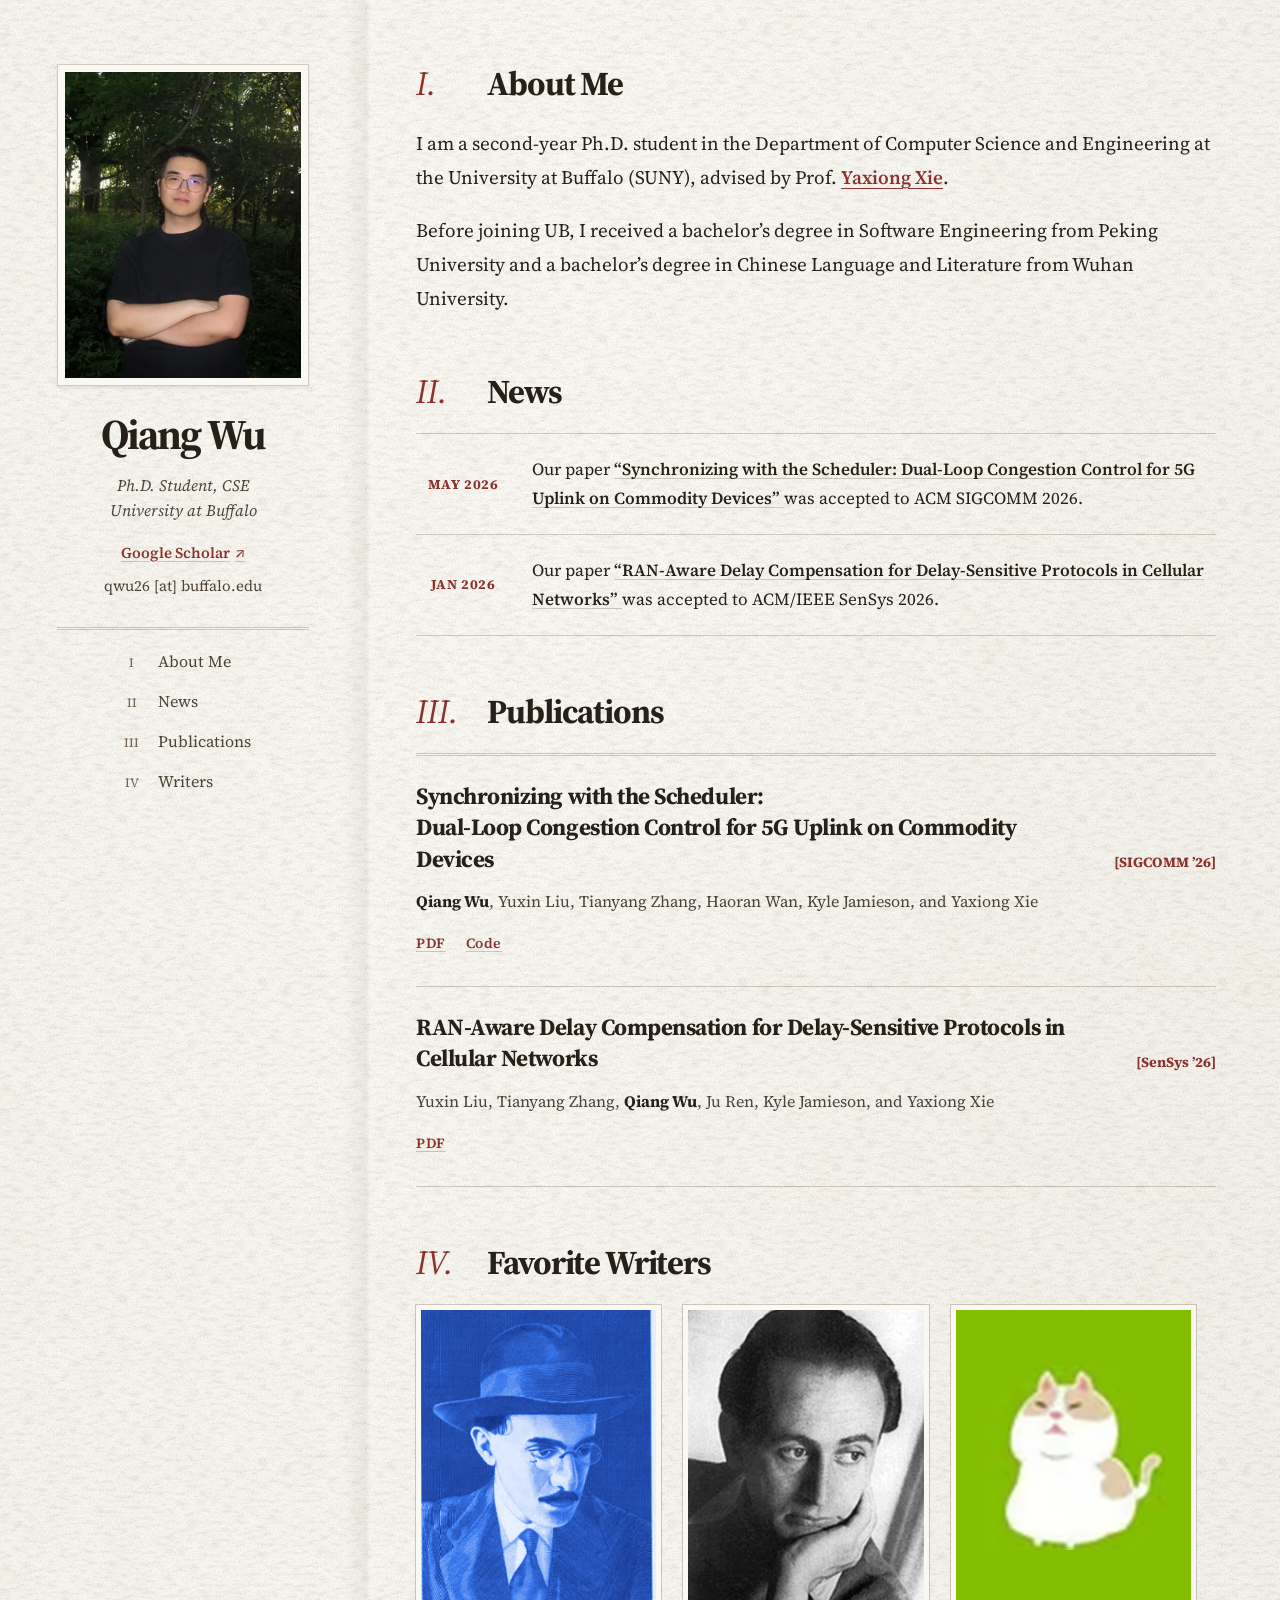
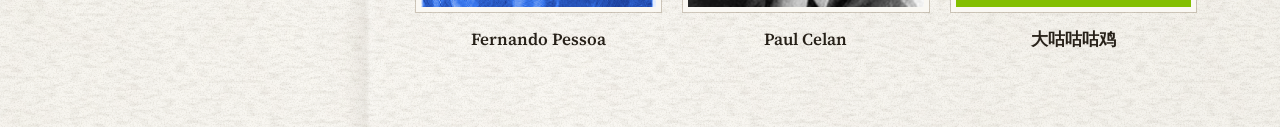
==== commit 8f1f24e2: "Add email, serve responsive AVIF/WebP portrait, drop unused photos - Show qwu26 [at] buffalo.edu und" ====
--- a/index.html
+++ b/index.html
@@ -42,7 +42,7 @@
     <link rel="preconnect" href="https://fonts.googleapis.com">
     <link rel="preconnect" href="https://fonts.gstatic.com" crossorigin>
     <link rel="stylesheet" href="https://fonts.googleapis.com/css2?family=Source+Serif+4:ital,opsz,wght@0,8..60,400;0,8..60,600;0,8..60,700;1,8..60,400&display=swap">
-    <link rel="stylesheet" href="styles.css?v=20260926-paper-8">
+    <link rel="stylesheet" href="styles.css?v=20260928-paper-9">
 
     <script type="application/ld+json">
       {
@@ -94,13 +94,26 @@
     <main class="page-shell">
       <header class="profile-panel" aria-labelledby="profile-name">
         <figure class="photo-card photo-card-main">
-          <img
-            src="assets/profile-web.jpg"
-            alt="Portrait of Qiang Wu"
-            width="641"
-            height="832"
-            decoding="async"
-          >
+          <picture>
+            <source
+              type="image/avif"
+              srcset="assets/profile-320.avif 320w, assets/profile-480.avif 480w, assets/profile-641.avif 641w"
+              sizes="(max-width: 520px) 96px, (max-width: 850px) 130px, (max-width: 1050px) 196px, 238px"
+            >
+            <source
+              type="image/webp"
+              srcset="assets/profile-320.webp 320w, assets/profile-480.webp 480w, assets/profile-641.webp 641w"
+              sizes="(max-width: 520px) 96px, (max-width: 850px) 130px, (max-width: 1050px) 196px, 238px"
+            >
+            <img
+              src="assets/profile-web.jpg"
+              alt="Portrait of Qiang Wu"
+              width="641"
+              height="832"
+              fetchpriority="high"
+              decoding="async"
+            >
+          </picture>
         </figure>
 
         <div class="profile-copy">
@@ -112,6 +125,7 @@
           <p class="profile-links">
             <a href="https://scholar.google.com/citations?user=qvabYLoAAAAJ&amp;hl=en" target="_blank" rel="noopener noreferrer" aria-label="Qiang Wu on Google Scholar (opens in a new tab)">Google Scholar <span aria-hidden="true">↗</span></a>
           </p>
+          <p class="profile-email">qwu26 [at] buffalo.edu</p>
         </div>
 
         <nav class="section-nav" aria-label="Page sections">
--- a/styles.css
+++ b/styles.css
@@ -89,6 +89,8 @@
   box-shadow: 0 2px 3px rgba(73, 51, 25, 0.1);
 }
 
+.photo-card picture { display: block; }
+
 .photo-card img {
   display: block;
   width: 100%;
@@ -128,6 +130,13 @@
 }
 
 .profile-links a:hover { text-decoration-color: currentColor; }
+
+.profile-email {
+  margin: 2px 0 0;
+  color: var(--ink-soft);
+  font-size: 0.94rem;
+  font-variant-numeric: lining-nums;
+}
 
 .section-nav {
   display: grid;
@@ -354,6 +363,8 @@
   .photo-card { padding: 4px; }
   h1 { font-size: 1.95rem; }
   .profile-role { font-size: 0.87rem; margin-top: 10px; }
+  .profile-links { margin-top: 6px; }
+  .profile-links a, .profile-email { font-size: 0.87rem; }
   .section-nav { display: grid; grid-template-columns: repeat(2, minmax(0, 1fr)); gap: 0 14px; }
   .section-nav a { font-size: 0.87rem; gap: 5px; }
   .section-nav a span { font-size: 0.65rem; }
